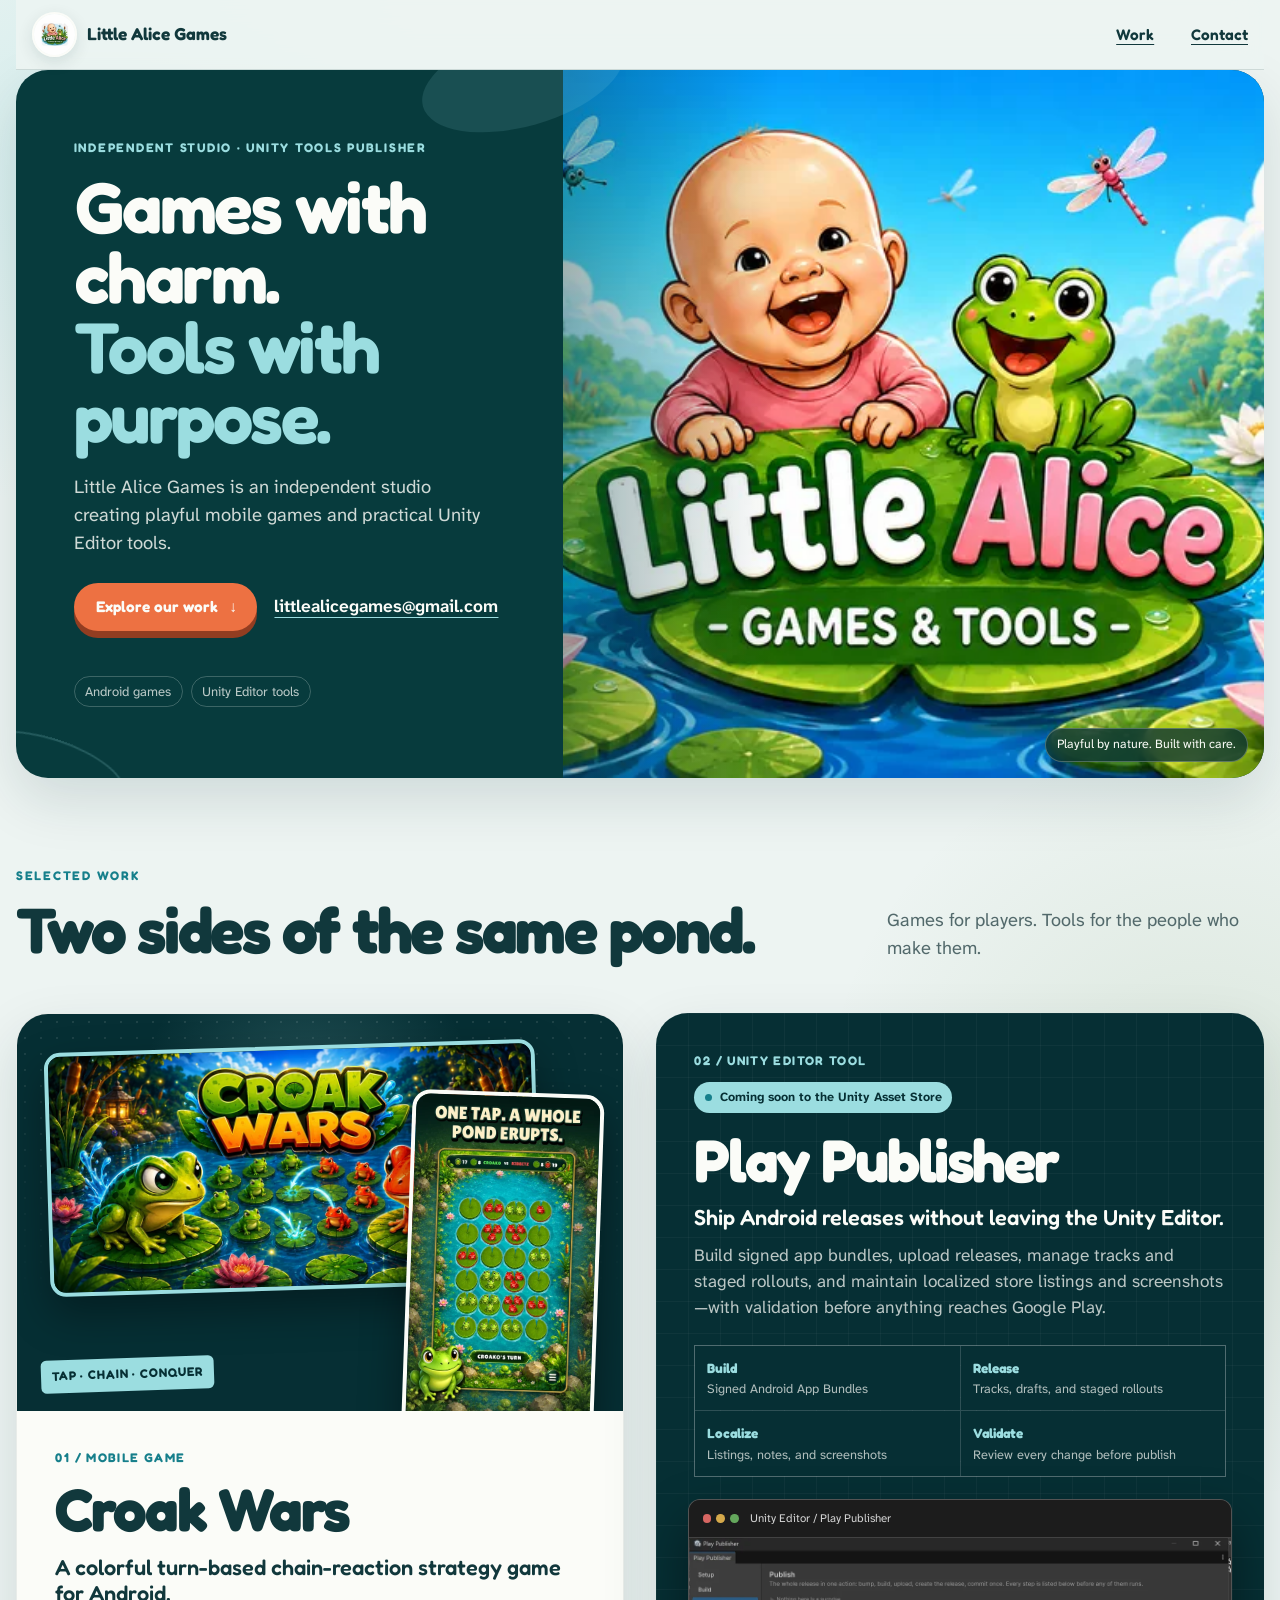
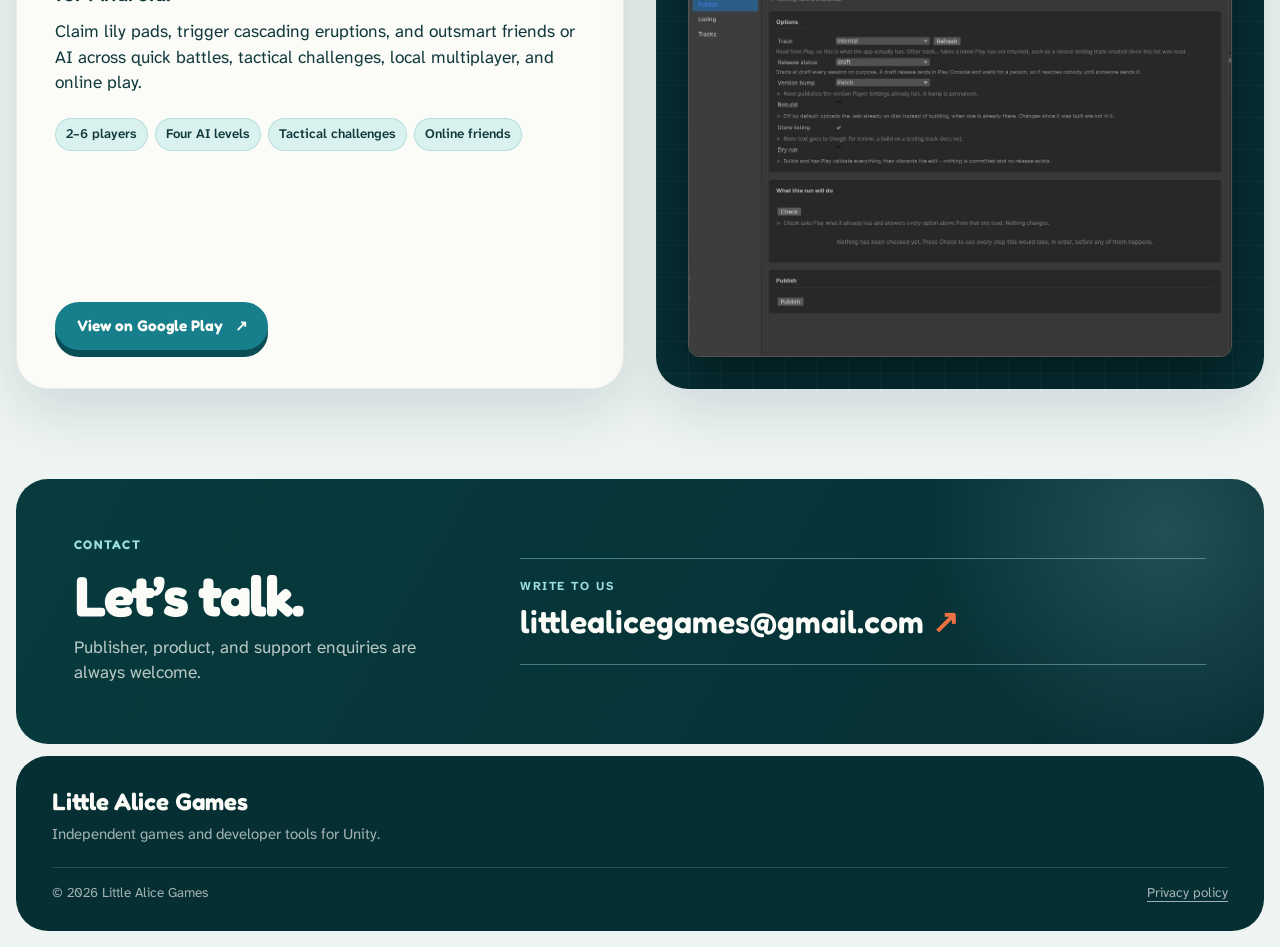
==== index.html @ b619f258 "Launch Little Alice Games publisher website" ====
<!DOCTYPE html>
<html lang="en">
<head>
  <meta charset="utf-8">
  <meta name="viewport" content="width=device-width, initial-scale=1">
  <title>Little Alice Games — Independent Games &amp; Unity Tools</title>
  <meta name="description" content="Little Alice Games is an independent studio creating playful mobile games and practical Unity Editor tools.">
  <meta name="theme-color" content="#073b3d">
  <link rel="canonical" href="https://littlealicegames.github.io/">
  <link rel="icon" type="image/png" sizes="32x32" href="assets/images/favicon-32.png">
  <link rel="apple-touch-icon" href="assets/images/apple-touch-icon.png">
  <link rel="preload" href="assets/fonts/fredoka-latin.woff2" as="font" type="font/woff2" crossorigin>
  <link rel="preload" href="assets/fonts/atkinson-hyperlegible-next-latin.woff2" as="font" type="font/woff2" crossorigin>
  <link rel="preload" href="assets/images/studio-pond-800.webp" as="image" type="image/webp" imagesrcset="assets/images/studio-pond-800.webp 800w, assets/images/studio-pond-1200.webp 1200w, assets/images/studio-pond.webp 1600w" imagesizes="(max-width: 1050px) 100vw, 56vw" fetchpriority="high">
  <link rel="stylesheet" href="styles.css">

  <meta property="og:type" content="website">
  <meta property="og:title" content="Little Alice Games — Games with charm. Tools with purpose.">
  <meta property="og:description" content="Independent mobile games and practical Unity Editor tools.">
  <meta property="og:url" content="https://littlealicegames.github.io/">
  <meta property="og:image" content="https://littlealicegames.github.io/assets/images/og-image.jpg">
  <meta property="og:image:width" content="1200">
  <meta property="og:image:height" content="630">
  <meta property="og:image:alt" content="Little Alice Games logo in a bright illustrated frog pond">
  <meta name="twitter:card" content="summary_large_image">

  <script type="application/ld+json">
  {
    "@context": "https://schema.org",
    "@graph": [
      {
        "@type": "Organization",
        "@id": "https://littlealicegames.github.io/#organization",
        "name": "Little Alice Games",
        "url": "https://littlealicegames.github.io/",
        "logo": "https://littlealicegames.github.io/assets/images/studio-mark.webp",
        "email": "littlealicegames@gmail.com",
        "description": "Independent game studio and Unity tools publisher."
      },
      {
        "@type": "VideoGame",
        "name": "Croak Wars",
        "url": "https://play.google.com/store/apps/details?id=com.littlealicegames.croakwars",
        "image": "https://littlealicegames.github.io/assets/images/croak-feature.webp",
        "applicationCategory": "GameApplication",
        "operatingSystem": "Android",
        "description": "A colorful turn-based chain-reaction strategy game for Android.",
        "publisher": { "@id": "https://littlealicegames.github.io/#organization" }
      },
      {
        "@type": "SoftwareApplication",
        "name": "Play Publisher",
        "applicationCategory": "DeveloperApplication",
        "softwareRequirements": "Unity 2021.3 or later",
        "description": "A Unity Editor tool for building, validating, and publishing Android releases and store listings to Google Play.",
        "publisher": { "@id": "https://littlealicegames.github.io/#organization" }
      }
    ]
  }
  </script>
</head>
<body>
  <a class="skip-link" href="#main-content">Skip to content</a>

  <header class="site-header" aria-label="Primary navigation">
    <a class="brand" href="#top" aria-label="Little Alice Games home">
      <img src="assets/images/studio-mark-128.webp" alt="" width="128" height="128">
      <span>Little Alice Games</span>
    </a>
    <nav aria-label="Page sections">
      <a href="#work">Work</a>
      <a href="#contact">Contact</a>
    </nav>
  </header>

  <main id="main-content">
    <section class="hero" id="top" aria-labelledby="hero-title">
      <div class="hero-copy">
        <p class="eyebrow">Independent studio · Unity tools publisher</p>
        <h1 id="hero-title">Games with charm.<br><span>Tools with purpose.</span></h1>
        <p class="hero-intro">Little Alice Games is an independent studio creating playful mobile games and practical Unity Editor tools.</p>
        <div class="hero-actions">
          <a class="button button-primary" href="#work">Explore our work <span aria-hidden="true">↓</span></a>
          <a class="text-link text-link-light" href="mailto:littlealicegames@gmail.com?subject=Little%20Alice%20Games%20inquiry">littlealicegames@gmail.com</a>
        </div>
        <ul class="hero-notes">
          <li>Android games</li>
          <li>Unity Editor tools</li>
        </ul>
      </div>
      <figure class="hero-art">
        <img src="assets/images/studio-pond-800.webp" srcset="assets/images/studio-pond-800.webp 800w, assets/images/studio-pond-1200.webp 1200w, assets/images/studio-pond.webp 1600w" sizes="(max-width: 1050px) 100vw, 56vw" alt="Little Alice Games illustrated pond with a smiling child and frog" width="1600" height="900" fetchpriority="high">
        <figcaption>Playful by nature. Built with care.</figcaption>
      </figure>
    </section>

    <section class="work" id="work" aria-labelledby="work-title">
      <div class="section-heading">
        <p class="eyebrow eyebrow-dark">Selected work</p>
        <h2 id="work-title">Two sides of the same pond.</h2>
        <p>Games for players. Tools for the people who make them.</p>
      </div>

      <div class="product-grid">
      <article class="product product-game" aria-labelledby="croak-title">
        <figure class="game-stage">
          <figcaption class="sr-only">Croak Wars artwork and gameplay</figcaption>
          <img class="game-feature" src="assets/images/croak-feature.webp" alt="Croak Wars key art showing green and red frogs facing across a moonlit pond" width="1024" height="500" loading="lazy">
          <img class="game-phone" src="assets/images/croak-gameplay-480.webp" srcset="assets/images/croak-gameplay-480.webp 480w, assets/images/croak-gameplay.webp 720w" sizes="(max-width: 700px) 41vw, (max-width: 1050px) 36vw, 20rem" alt="Croak Wars chain-reaction match on a grid of lily pads" width="720" height="1280" loading="lazy">
          <span class="stage-stamp" aria-hidden="true">Tap · Chain · Conquer</span>
        </figure>
        <div class="product-copy">
          <p class="product-number">01 / Mobile game</p>
          <h3 id="croak-title">Croak Wars</h3>
          <p class="product-lead">A colorful turn-based chain-reaction strategy game for Android.</p>
          <p>Claim lily pads, trigger cascading eruptions, and outsmart friends or AI across quick battles, tactical challenges, local multiplayer, and online play.</p>
          <ul class="tag-list">
            <li>2–6 players</li>
            <li>Four AI levels</li>
            <li>Tactical challenges</li>
            <li>Online friends</li>
          </ul>
          <a class="button button-dark" href="https://play.google.com/store/apps/details?id=com.littlealicegames.croakwars" target="_blank" rel="noopener noreferrer">
            View on Google Play <span aria-hidden="true">↗</span>
          </a>
        </div>
      </article>

      <article class="product product-tool" aria-labelledby="publisher-title">
        <div class="product-copy tool-copy">
          <p class="product-number">02 / Unity Editor tool</p>
          <p class="status"><span aria-hidden="true"></span> Coming soon to the Unity Asset Store</p>
          <h3 id="publisher-title">Play Publisher</h3>
          <p class="product-lead">Ship Android releases without leaving the Unity Editor.</p>
          <p>Build signed app bundles, upload releases, manage tracks and staged rollouts, and maintain localized store listings and screenshots—with validation before anything reaches Google Play.</p>
          <ul class="tool-features">
            <li><strong>Build</strong><span>Signed Android App Bundles</span></li>
            <li><strong>Release</strong><span>Tracks, drafts, and staged rollouts</span></li>
            <li><strong>Localize</strong><span>Listings, notes, and screenshots</span></li>
            <li><strong>Validate</strong><span>Review every change before publish</span></li>
          </ul>
        </div>
        <figure class="editor-window">
          <figcaption>
            <span class="window-dots" aria-hidden="true"><i></i><i></i><i></i></span>
            <span>Unity Editor / Play Publisher</span>
          </figcaption>
          <img src="assets/images/publisher-ui-720.webp" srcset="assets/images/publisher-ui-720.webp 720w, assets/images/publisher-ui.webp 1132w" sizes="(max-width: 1050px) 100vw, 62vw" alt="Play Publisher's Publish panel inside the Unity Editor, showing release track, version, listing, validation, and publish options" width="1132" height="873" loading="lazy">
        </figure>
      </article>
      </div>
    </section>

    <section class="contact" id="contact" aria-labelledby="contact-title">
      <div class="contact-copy">
        <p class="eyebrow">Contact</p>
        <h2 id="contact-title">Let’s talk.</h2>
        <p>Publisher, product, and support enquiries are always welcome.</p>
      </div>
      <a class="contact-email" href="mailto:littlealicegames@gmail.com?subject=Little%20Alice%20Games%20inquiry"><span>Write to us</span>littlealicegames@gmail.com <b aria-hidden="true">↗</b></a>
    </section>
  </main>

  <footer>
    <a class="footer-brand" href="#top">Little Alice Games</a>
    <p>Independent games and developer tools for Unity.</p>
    <div class="footer-meta">
      <span>© 2026 Little Alice Games</span>
      <a href="https://littlealicegames.github.io/croak-wars-privacy-policy">Privacy policy</a>
    </div>
  </footer>
</body>
</html>
---- styles.css ----
@font-face {
  font-family: "Fredoka";
  src: url("assets/fonts/fredoka-latin.woff2") format("woff2");
  font-style: normal;
  font-weight: 400 700;
  font-display: swap;
}

@font-face {
  font-family: "Atkinson Hyperlegible Next";
  src: url("assets/fonts/atkinson-hyperlegible-next-latin.woff2") format("woff2");
  font-style: normal;
  font-weight: 400 700;
  font-display: swap;
}

:root {
  --deep: #062f34;
  --pond: #073b3d;
  --water: #167f8b;
  --aqua: #9bdde0;
  --aqua-soft: #d9f1ef;
  --leaf: #56853f;
  --coral: #ed7142;
  --mist: #edf4f2;
  --paper: #fbfcf8;
  --ink: #11383c;
  --muted: #52696b;
  --line: rgba(17, 56, 60, 0.14);
  --shadow: 0 22px 55px rgba(6, 47, 52, 0.13);
  --display: "Fredoka", "Trebuchet MS", sans-serif;
  --body: "Atkinson Hyperlegible Next", "Segoe UI", sans-serif;
}

*,
*::before,
*::after {
  box-sizing: border-box;
}

html {
  scroll-behavior: smooth;
  scroll-padding-top: 5.5rem;
}

body {
  margin: 0;
  color: var(--ink);
  background:
    radial-gradient(circle at 8% 7%, rgba(155, 221, 224, 0.35), transparent 21rem),
    radial-gradient(circle at 94% 44%, rgba(86, 133, 63, 0.12), transparent 24rem),
    var(--mist);
  font-family: var(--body);
  font-size: 1.08rem;
  line-height: 1.5;
  text-rendering: optimizeLegibility;
}

img {
  display: block;
  max-width: 100%;
}

a {
  color: inherit;
}

.skip-link {
  position: fixed;
  top: 0.7rem;
  left: 0.7rem;
  z-index: 100;
  padding: 0.65rem 0.95rem;
  color: var(--paper);
  background: var(--deep);
  border-radius: 0.5rem;
  transform: translateY(-160%);
}

.skip-link:focus {
  transform: translateY(0);
}

.sr-only {
  position: absolute;
  width: 1px;
  height: 1px;
  padding: 0;
  margin: -1px;
  overflow: hidden;
  clip: rect(0, 0, 0, 0);
  white-space: nowrap;
  border: 0;
}

:focus-visible {
  outline: 3px solid var(--coral);
  outline-offset: 4px;
}

.site-header,
main,
footer {
  width: min(100% - 2rem, 1400px);
  margin-inline: auto;
}

.site-header {
  position: sticky;
  top: 0;
  z-index: 20;
  min-height: 4.35rem;
  padding: 0.55rem 1rem;
  display: flex;
  align-items: center;
  justify-content: space-between;
  gap: 1rem;
  background: rgba(237, 244, 242, 0.9);
  border-bottom: 1px solid var(--line);
  backdrop-filter: blur(14px);
}

.brand {
  display: inline-flex;
  align-items: center;
  gap: 0.65rem;
  font-family: var(--display);
  font-weight: 650;
  text-decoration: none;
}

.brand img {
  width: 2.8rem;
  height: 2.8rem;
  object-fit: cover;
  border: 2px solid var(--paper);
  border-radius: 50%;
  box-shadow: 0 5px 16px rgba(6, 47, 52, 0.12);
}

.site-header nav {
  display: flex;
  gap: clamp(1rem, 4vw, 2.3rem);
  font-family: var(--display);
  font-size: 0.96rem;
  font-weight: 600;
}

.site-header nav a,
.footer-meta a {
  text-decoration-thickness: 1px;
  text-underline-offset: 0.28em;
}

.site-header nav a:hover,
.footer-meta a:hover {
  text-decoration-thickness: 3px;
}

.hero {
  min-height: min(660px, calc(100vh - 5.5rem));
  display: grid;
  grid-template-columns: minmax(0, 0.92fr) minmax(0, 1.18fr);
  color: var(--paper);
  background: var(--pond);
  border-radius: 2rem;
  overflow: hidden;
  box-shadow: var(--shadow);
}

.hero-copy {
  position: relative;
  z-index: 2;
  padding: clamp(3rem, 5.5vw, 5.5rem) clamp(2rem, 4.5vw, 4.75rem);
  display: flex;
  flex-direction: column;
  justify-content: center;
}

.hero-copy::before,
.hero-copy::after {
  content: "";
  position: absolute;
  pointer-events: none;
  border-radius: 50%;
}

.hero-copy::before {
  width: 13rem;
  height: 6rem;
  top: -2.5rem;
  right: -4rem;
  background: rgba(155, 221, 224, 0.12);
  transform: rotate(-16deg);
}

.hero-copy::after {
  width: 10rem;
  height: 4rem;
  bottom: -1.5rem;
  left: -3rem;
  border: 2px solid rgba(155, 221, 224, 0.2);
  transform: rotate(18deg);
}

.eyebrow {
  margin: 0 0 1rem;
  color: var(--aqua);
  font-family: var(--display);
  font-size: 0.78rem;
  font-weight: 650;
  letter-spacing: 0.14em;
  line-height: 1.25;
  text-transform: uppercase;
}

.eyebrow-dark {
  color: var(--water);
}

h1,
h2,
h3,
p {
  text-wrap: pretty;
}

h1,
h2,
h3 {
  margin-top: 0;
  font-family: var(--display);
  letter-spacing: -0.035em;
  line-height: 0.98;
}

h1 {
  max-width: 10ch;
  margin-bottom: 1.35rem;
  font-size: clamp(3.25rem, 5.6vw, 5.8rem);
  font-weight: 650;
}

h1 span {
  color: var(--aqua);
}

.hero-intro {
  max-width: 31rem;
  margin: 0 0 1.55rem;
  color: rgba(251, 252, 248, 0.82);
  font-size: clamp(1.08rem, 1.45vw, 1.3rem);
}

.hero-actions {
  display: flex;
  align-items: center;
  flex-wrap: wrap;
  gap: 1.1rem;
}

.button {
  min-height: 3rem;
  padding: 0.76rem 1.1rem 0.76rem 1.25rem;
  display: inline-flex;
  align-items: center;
  justify-content: center;
  gap: 0.75rem;
  border: 2px solid transparent;
  border-radius: 999px;
  font-family: var(--display);
  font-size: 0.96rem;
  font-weight: 650;
  line-height: 1;
  text-decoration: none;
  transition: transform 180ms ease, box-shadow 180ms ease, background 180ms ease;
}

.button:hover {
  transform: translateY(-3px);
}

.button-primary {
  color: var(--paper);
  background: var(--coral);
  box-shadow: 0 7px 0 #923d21;
}

.button-primary:hover {
  box-shadow: 0 10px 0 #923d21;
}

.button-dark {
  color: var(--paper);
  background: var(--water);
  box-shadow: 0 7px 0 #0b4d55;
}

.text-link {
  font-weight: 650;
  text-underline-offset: 0.28em;
}

.text-link-light {
  color: var(--paper);
  text-decoration-color: var(--aqua);
}

.hero-notes {
  margin: clamp(2rem, 5vh, 3.5rem) 0 0;
  padding: 0;
  display: flex;
  flex-wrap: wrap;
  gap: 0.45rem;
  list-style: none;
}

.hero-notes li {
  padding: 0.32rem 0.68rem;
  color: rgba(251, 252, 248, 0.74);
  border: 1px solid rgba(251, 252, 248, 0.22);
  border-radius: 999px;
  font-size: 0.82rem;
}

.hero-art {
  position: relative;
  min-height: 31rem;
  margin: 0;
  overflow: hidden;
}

.hero-art::after {
  content: "";
  position: absolute;
  inset: 0;
  background: linear-gradient(90deg, rgba(7, 59, 61, 0.38), transparent 30%);
  pointer-events: none;
}

.hero-art img {
  width: 100%;
  height: 100%;
  object-fit: cover;
  object-position: 52% center;
}

.hero-art figcaption {
  position: absolute;
  right: 1rem;
  bottom: 1rem;
  z-index: 2;
  padding: 0.42rem 0.7rem;
  color: var(--paper);
  background: rgba(6, 47, 52, 0.76);
  border: 1px solid rgba(251, 252, 248, 0.25);
  border-radius: 999px;
  font-size: 0.78rem;
  backdrop-filter: blur(8px);
}

.hero-copy > * {
  animation: rise-in 620ms cubic-bezier(.2, .7, .2, 1) both;
}

.hero-copy > :nth-child(2) { animation-delay: 70ms; }
.hero-copy > :nth-child(3) { animation-delay: 130ms; }
.hero-copy > :nth-child(4) { animation-delay: 190ms; }
.hero-copy > :nth-child(5) { animation-delay: 250ms; }

.work {
  padding: clamp(4.5rem, 7vw, 7rem) 0;
}

.section-heading {
  margin-bottom: clamp(2.25rem, 4vw, 3.5rem);
  display: grid;
  grid-template-columns: minmax(0, 1fr) minmax(17rem, 0.45fr);
  align-items: end;
  gap: 2rem;
}

.section-heading .eyebrow {
  grid-column: 1 / -1;
  margin-bottom: -1rem;
}

.section-heading h2,
.contact h2 {
  margin-bottom: 0;
  font-size: clamp(2.7rem, 5vw, 5rem);
}

.section-heading > p:last-child {
  margin: 0;
  color: var(--muted);
  font-size: 1.14rem;
}

.product-grid {
  display: grid;
  grid-template-columns: repeat(2, minmax(0, 1fr));
  align-items: stretch;
  gap: clamp(1.25rem, 2.5vw, 2rem);
}

.product {
  min-width: 0;
  display: flex;
  flex-direction: column;
  border-radius: 2rem;
  overflow: hidden;
  box-shadow: var(--shadow);
}

.product-game {
  background: var(--paper);
  border: 1px solid rgba(17, 56, 60, 0.08);
}

.game-stage {
  position: relative;
  height: clamp(24rem, 31vw, 29rem);
  margin: 0;
  background:
    radial-gradient(circle at 48% 22%, rgba(155, 221, 224, 0.2), transparent 38%),
    var(--deep);
  overflow: hidden;
}

.game-stage::before {
  content: "";
  position: absolute;
  inset: 0;
  background-image: radial-gradient(rgba(251, 252, 248, 0.1) 1px, transparent 1px);
  background-size: 16px 16px;
  mask-image: linear-gradient(to bottom, black, transparent 75%);
}

.game-feature {
  position: absolute;
  width: 81%;
  height: auto;
  top: 8%;
  left: 5%;
  border: 4px solid var(--aqua);
  border-radius: 1rem;
  box-shadow: 0 18px 40px rgba(0, 0, 0, 0.34);
  transform: rotate(-1.7deg);
  transition: transform 220ms ease;
}

.game-phone {
  position: absolute;
  width: min(33%, 12rem);
  height: auto;
  right: 4%;
  bottom: -4%;
  border: 4px solid var(--paper);
  border-radius: 1.15rem 1.15rem 0 0;
  box-shadow: 0 20px 42px rgba(0, 0, 0, 0.42);
  transform: rotate(2deg);
  transition: transform 220ms ease;
}

.game-stage:hover .game-feature { transform: rotate(-0.7deg) translateY(-3px); }
.game-stage:hover .game-phone { transform: rotate(1deg) translateY(-6px); }

.stage-stamp {
  position: absolute;
  left: 4%;
  bottom: 5%;
  padding: 0.46rem 0.68rem;
  color: var(--deep);
  background: var(--aqua);
  border-radius: 0.35rem;
  font-family: var(--display);
  font-size: 0.77rem;
  font-weight: 650;
  letter-spacing: 0.07em;
  text-transform: uppercase;
  transform: rotate(-2deg);
}

.product-copy {
  max-width: none;
  padding: clamp(1.65rem, 3vw, 2.5rem);
}

.product-game .product-copy {
  flex: 1;
  display: flex;
  flex-direction: column;
  align-items: flex-start;
}

.product-number {
  margin: 0 0 0.75rem;
  color: var(--water);
  font-family: var(--display);
  font-size: 0.78rem;
  font-weight: 650;
  letter-spacing: 0.11em;
  text-transform: uppercase;
}

.product h3 {
  margin-bottom: 0.9rem;
  font-size: clamp(3rem, 4.7vw, 4.8rem);
}

.product-lead {
  margin: 0 0 0.75rem;
  font-family: var(--display);
  font-size: clamp(1.2rem, 1.7vw, 1.48rem);
  font-weight: 550;
  line-height: 1.22;
}

.product-copy > p:not(.product-number, .status, .product-lead) {
  margin: 0;
}

.tag-list {
  margin: 1.35rem 0 1.6rem;
  padding: 0;
  display: flex;
  flex-wrap: wrap;
  gap: 0.45rem;
  list-style: none;
}

.tag-list li {
  padding: 0.34rem 0.62rem;
  color: var(--ink);
  background: var(--aqua-soft);
  border: 1px solid rgba(22, 127, 139, 0.18);
  border-radius: 999px;
  font-size: 0.82rem;
  font-weight: 600;
}

.product-game .button {
  margin-top: auto;
}

.product-tool {
  color: var(--paper);
  background:
    linear-gradient(rgba(255, 255, 255, 0.035) 1px, transparent 1px),
    linear-gradient(90deg, rgba(255, 255, 255, 0.035) 1px, transparent 1px),
    var(--deep);
  background-size: 32px 32px;
}

.tool-copy {
  padding-bottom: 1.35rem;
}

.tool-copy .product-number {
  color: var(--aqua);
}

.tool-copy > p:not(.product-number, .status, .product-lead) {
  color: rgba(251, 252, 248, 0.74);
}

.status {
  width: fit-content;
  margin: 0 0 1.1rem;
  padding: 0.38rem 0.65rem;
  color: var(--deep);
  background: var(--aqua);
  border-radius: 999px;
  font-size: 0.78rem;
  font-weight: 700;
}

.status span {
  width: 0.46rem;
  height: 0.46rem;
  margin-right: 0.22rem;
  display: inline-block;
  background: var(--water);
  border-radius: 50%;
}

.tool-features {
  margin: 1.5rem 0 0;
  padding: 0;
  display: grid;
  grid-template-columns: repeat(2, minmax(0, 1fr));
  gap: 1px;
  background: rgba(255, 255, 255, 0.16);
  border: 1px solid rgba(255, 255, 255, 0.16);
  list-style: none;
}

.tool-features li {
  padding: 0.75rem;
  display: flex;
  flex-direction: column;
  gap: 0.1rem;
  background: var(--deep);
}

.tool-features strong {
  color: var(--aqua);
  font-family: var(--display);
  font-size: 0.84rem;
}

.tool-features span {
  color: rgba(251, 252, 248, 0.7);
  font-size: 0.8rem;
}

.editor-window {
  margin: auto clamp(1.3rem, 2.5vw, 2rem) clamp(1.3rem, 2.5vw, 2rem);
  background: #282828;
  border: 1px solid rgba(255, 255, 255, 0.2);
  border-radius: 0.75rem;
  overflow: hidden;
  box-shadow: 0 24px 52px rgba(0, 0, 0, 0.42);
  transition: transform 220ms ease;
}

.editor-window:hover {
  transform: translateY(-4px);
}

.editor-window figcaption {
  min-height: 2.4rem;
  padding: 0 0.85rem;
  display: flex;
  align-items: center;
  gap: 0.7rem;
  color: #d4d4d4;
  background: #1c1c1c;
  border-bottom: 1px solid #424242;
  font-size: 0.72rem;
}

.window-dots {
  display: inline-flex;
  gap: 0.3rem;
}

.window-dots i {
  width: 0.55rem;
  height: 0.55rem;
  display: block;
  background: #707070;
  border-radius: 50%;
}

.window-dots i:first-child { background: #d76662; }
.window-dots i:nth-child(2) { background: #d5a94b; }
.window-dots i:last-child { background: #64a75c; }

.editor-window img {
  width: 100%;
  height: auto;
}

.contact {
  margin-bottom: 0.75rem;
  padding: clamp(2.1rem, 4.5vw, 4rem);
  display: grid;
  grid-template-columns: minmax(15rem, 0.7fr) minmax(0, 1.3fr);
  align-items: center;
  gap: clamp(2rem, 6vw, 6rem);
  color: var(--paper);
  background:
    radial-gradient(circle at 92% 20%, rgba(155, 221, 224, 0.18), transparent 15rem),
    linear-gradient(120deg, var(--pond), var(--deep));
  border-radius: 2rem;
  overflow: hidden;
}

.contact h2 {
  font-size: clamp(2.65rem, 4.4vw, 4.4rem);
}

.contact-copy > p:last-child {
  max-width: 31rem;
  margin: 0.7rem 0 0;
  color: rgba(251, 252, 248, 0.73);
  font-size: 1.08rem;
}

.contact-email {
  min-width: 0;
  padding: 1.1rem 0;
  display: block;
  color: var(--paper);
  border-top: 1px solid rgba(155, 221, 224, 0.42);
  border-bottom: 1px solid rgba(155, 221, 224, 0.42);
  font-family: var(--display);
  font-size: clamp(1.3rem, 2.5vw, 2.35rem);
  font-weight: 600;
  text-decoration: none;
  overflow-wrap: anywhere;
}

.contact-email span {
  margin-bottom: 0.2rem;
  display: block;
  color: var(--aqua);
  font-family: var(--body);
  font-size: 0.76rem;
  font-weight: 700;
  letter-spacing: 0.13em;
  text-transform: uppercase;
}

.contact-email b {
  color: var(--coral);
  font-weight: 700;
}

footer {
  margin-bottom: 1rem;
  padding: 1.75rem 2.25rem;
  color: var(--paper);
  background: var(--deep);
  border-radius: 2rem;
}

.footer-brand {
  font-family: var(--display);
  font-size: 1.5rem;
  font-weight: 650;
  text-decoration: none;
}

footer > p {
  margin: 0.2rem 0 1.35rem;
  color: rgba(251, 252, 248, 0.64);
  font-size: 0.94rem;
}

.footer-meta {
  padding-top: 0.9rem;
  display: flex;
  justify-content: space-between;
  gap: 1rem;
  color: rgba(251, 252, 248, 0.64);
  border-top: 1px solid rgba(255, 255, 255, 0.14);
  font-size: 0.84rem;
}

@keyframes rise-in {
  from { opacity: 0; transform: translateY(1rem); }
  to { opacity: 1; transform: translateY(0); }
}

@media (max-width: 1120px) {
  .product h3 {
    font-size: clamp(2.8rem, 4.5vw, 4rem);
  }

  .product-copy {
    padding: 1.6rem;
  }

  .tool-features span {
    font-size: 0.76rem;
  }
}

@media (max-width: 900px) {
  .hero {
    min-height: auto;
    grid-template-columns: 1fr;
  }

  .hero-art {
    min-height: clamp(22rem, 63vw, 34rem);
    order: -1;
  }

  .hero-art::after {
    background: linear-gradient(0deg, var(--pond), transparent 32%);
  }

  .hero-copy {
    margin-top: -3.5rem;
    padding-top: 5rem;
  }

  .section-heading {
    grid-template-columns: 1fr;
    gap: 0.75rem;
  }

  .section-heading .eyebrow {
    grid-column: auto;
    margin-bottom: 0;
  }

  .product-grid {
    grid-template-columns: 1fr;
  }

  .game-stage {
    height: min(60vw, 31rem);
    min-height: 24rem;
  }

  .contact {
    grid-template-columns: 1fr;
    gap: 1.5rem;
  }
}

@media (max-width: 600px) {
  body {
    font-size: 1rem;
  }

  .site-header,
  main,
  footer {
    width: min(100% - 0.75rem, 1400px);
  }

  .site-header {
    min-height: 4rem;
    padding-inline: 0.65rem;
  }

  .brand img {
    width: 2.65rem;
    height: 2.65rem;
  }

  .site-header nav {
    gap: 0.85rem;
    font-size: 0.9rem;
  }

  .hero,
  .product,
  .contact,
  footer {
    border-radius: 1.3rem;
  }

  .hero-art {
    min-height: 20rem;
  }

  .hero-art figcaption {
    display: none;
  }

  .hero-copy {
    margin-top: -2rem;
    padding: 3.5rem 1.3rem 2.2rem;
  }

  h1 {
    font-size: clamp(3rem, 14.5vw, 4.1rem);
  }

  .hero-actions {
    align-items: flex-start;
    flex-direction: column;
  }

  .hero-notes {
    margin-top: 2rem;
  }

  .work {
    padding: 3.8rem 0;
  }

  .section-heading h2 {
    font-size: 2.9rem;
  }

  .game-stage {
    height: 24rem;
    min-height: 0;
  }

  .game-feature {
    width: 88%;
    left: 4%;
  }

  .game-phone {
    width: 35%;
  }

  .product-copy {
    padding: 1.45rem;
  }

  .product h3 {
    font-size: 3rem;
  }

  .tool-features {
    grid-template-columns: 1fr 1fr;
  }

  .editor-window {
    margin-inline: 1rem;
    margin-bottom: 1rem;
  }

  .contact {
    padding: 2rem 1.3rem;
  }

  .contact h2 {
    font-size: 3rem;
  }

  .contact-email {
    font-size: 1.12rem;
  }

  footer {
    padding: 1.55rem 1.3rem;
  }

  .footer-meta {
    flex-direction: column;
    gap: 0.45rem;
  }
}

@media (max-width: 380px) {
  .brand span {
    display: none;
  }

  .tool-features {
    grid-template-columns: 1fr;
  }
}

@media (prefers-reduced-motion: reduce) {
  html {
    scroll-behavior: auto;
  }

  *,
  *::before,
  *::after {
    scroll-behavior: auto !important;
    animation-duration: 0.01ms !important;
    animation-iteration-count: 1 !important;
    transition-duration: 0.01ms !important;
  }
}
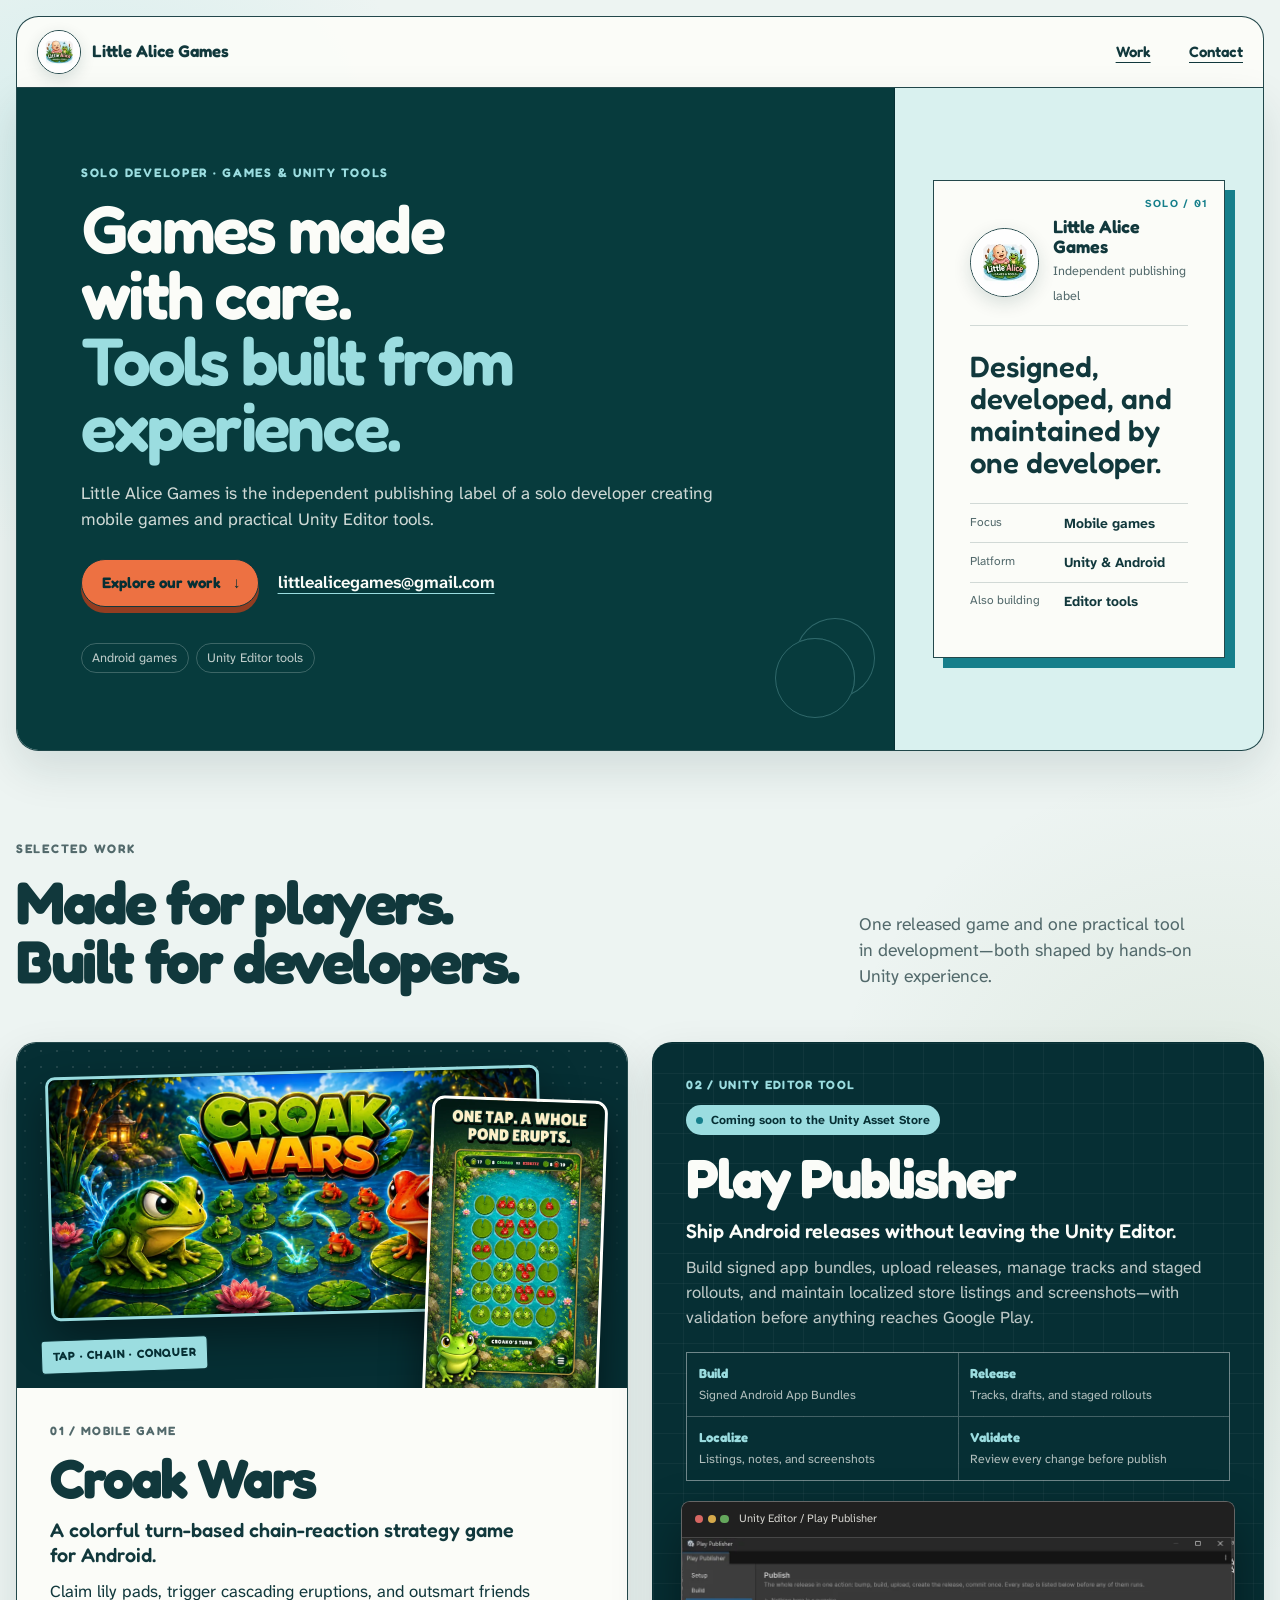
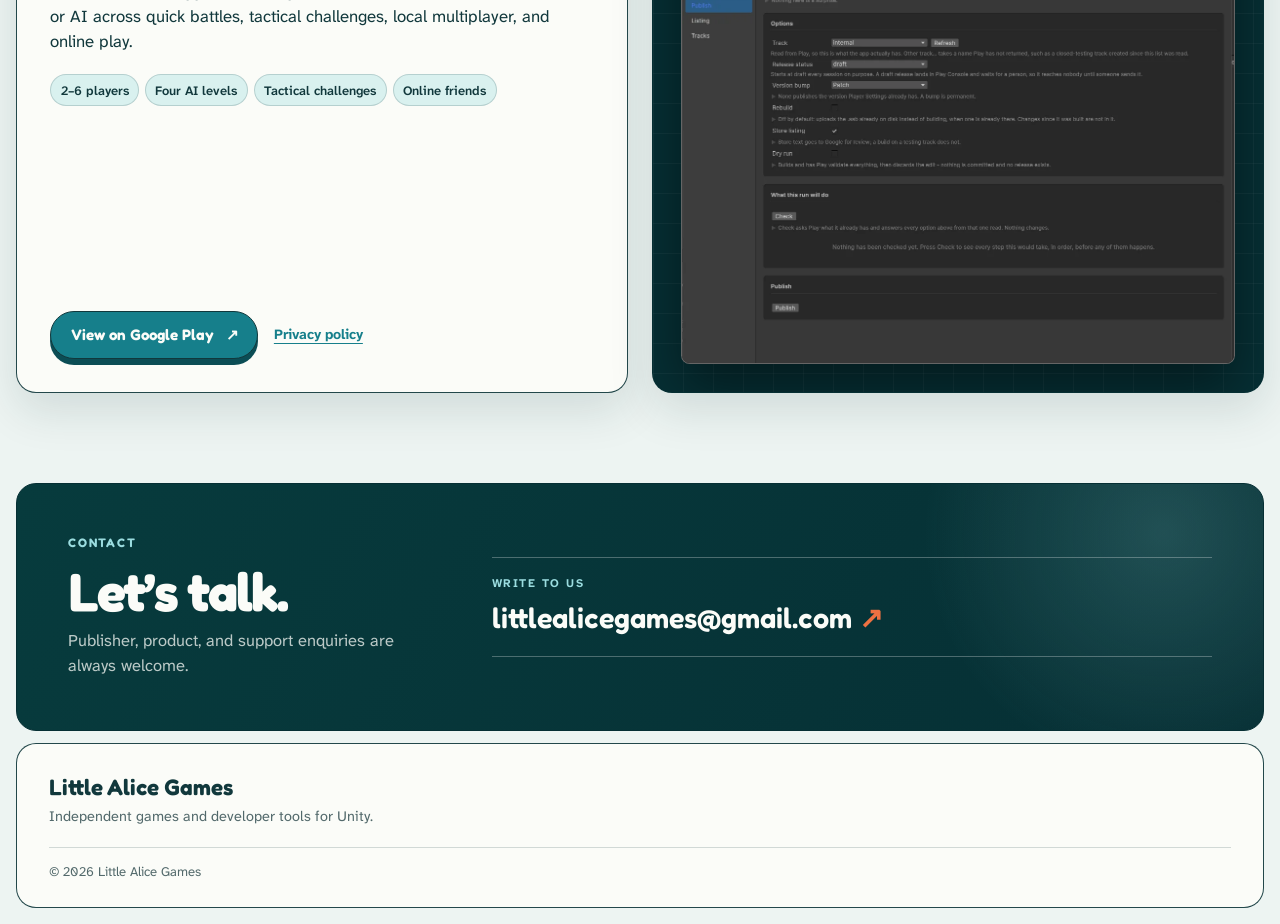
==== commit 59b2a354: "Refine publisher site and consolidate privacy policy" ====
--- a/index.html
+++ b/index.html
@@ -4,19 +4,18 @@
   <meta charset="utf-8">
   <meta name="viewport" content="width=device-width, initial-scale=1">
   <title>Little Alice Games — Independent Games &amp; Unity Tools</title>
-  <meta name="description" content="Little Alice Games is an independent studio creating playful mobile games and practical Unity Editor tools.">
+  <meta name="description" content="Little Alice Games is the publishing label of a solo developer creating mobile games and practical Unity Editor tools.">
   <meta name="theme-color" content="#073b3d">
   <link rel="canonical" href="https://littlealicegames.github.io/">
   <link rel="icon" type="image/png" sizes="32x32" href="assets/images/favicon-32.png">
   <link rel="apple-touch-icon" href="assets/images/apple-touch-icon.png">
   <link rel="preload" href="assets/fonts/fredoka-latin.woff2" as="font" type="font/woff2" crossorigin>
   <link rel="preload" href="assets/fonts/atkinson-hyperlegible-next-latin.woff2" as="font" type="font/woff2" crossorigin>
-  <link rel="preload" href="assets/images/studio-pond-800.webp" as="image" type="image/webp" imagesrcset="assets/images/studio-pond-800.webp 800w, assets/images/studio-pond-1200.webp 1200w, assets/images/studio-pond.webp 1600w" imagesizes="(max-width: 1050px) 100vw, 56vw" fetchpriority="high">
   <link rel="stylesheet" href="styles.css">
 
   <meta property="og:type" content="website">
   <meta property="og:title" content="Little Alice Games — Games with charm. Tools with purpose.">
-  <meta property="og:description" content="Independent mobile games and practical Unity Editor tools.">
+  <meta property="og:description" content="A solo developer creating mobile games and practical Unity Editor tools.">
   <meta property="og:url" content="https://littlealicegames.github.io/">
   <meta property="og:image" content="https://littlealicegames.github.io/assets/images/og-image.jpg">
   <meta property="og:image:width" content="1200">
@@ -35,7 +34,7 @@
         "url": "https://littlealicegames.github.io/",
         "logo": "https://littlealicegames.github.io/assets/images/studio-mark.webp",
         "email": "littlealicegames@gmail.com",
-        "description": "Independent game studio and Unity tools publisher."
+        "description": "Independent publishing label of a solo game developer and Unity tools publisher."
       },
       {
         "@type": "VideoGame",
@@ -62,7 +61,7 @@
 <body>
   <a class="skip-link" href="#main-content">Skip to content</a>
 
-  <header class="site-header" aria-label="Primary navigation">
+  <header class="site-header">
     <a class="brand" href="#top" aria-label="Little Alice Games home">
       <img src="assets/images/studio-mark-128.webp" alt="" width="128" height="128">
       <span>Little Alice Games</span>
@@ -76,9 +75,9 @@
   <main id="main-content">
     <section class="hero" id="top" aria-labelledby="hero-title">
       <div class="hero-copy">
-        <p class="eyebrow">Independent studio · Unity tools publisher</p>
-        <h1 id="hero-title">Games with charm.<br><span>Tools with purpose.</span></h1>
-        <p class="hero-intro">Little Alice Games is an independent studio creating playful mobile games and practical Unity Editor tools.</p>
+        <p class="eyebrow">Solo developer · Games &amp; Unity tools</p>
+        <h1 id="hero-title">Games made with care.<br><span>Tools built from experience.</span></h1>
+        <p class="hero-intro">Little Alice Games is the independent publishing label of a solo developer creating mobile games and practical Unity Editor tools.</p>
         <div class="hero-actions">
           <a class="button button-primary" href="#work">Explore our work <span aria-hidden="true">↓</span></a>
           <a class="text-link text-link-light" href="mailto:littlealicegames@gmail.com?subject=Little%20Alice%20Games%20inquiry">littlealicegames@gmail.com</a>
@@ -88,17 +87,28 @@
           <li>Unity Editor tools</li>
         </ul>
       </div>
-      <figure class="hero-art">
-        <img src="assets/images/studio-pond-800.webp" srcset="assets/images/studio-pond-800.webp 800w, assets/images/studio-pond-1200.webp 1200w, assets/images/studio-pond.webp 1600w" sizes="(max-width: 1050px) 100vw, 56vw" alt="Little Alice Games illustrated pond with a smiling child and frog" width="1600" height="900" fetchpriority="high">
-        <figcaption>Playful by nature. Built with care.</figcaption>
-      </figure>
+      <aside class="developer-profile" aria-label="Developer profile">
+        <div class="profile-heading">
+          <img src="assets/images/studio-mark-128.webp" alt="" width="128" height="128">
+          <div>
+            <p>Little Alice Games</p>
+            <span>Independent publishing label</span>
+          </div>
+        </div>
+        <p class="profile-statement">Designed, developed, and maintained by one developer.</p>
+        <dl>
+          <div><dt>Focus</dt><dd>Mobile games</dd></div>
+          <div><dt>Platform</dt><dd>Unity &amp; Android</dd></div>
+          <div><dt>Also building</dt><dd>Editor tools</dd></div>
+        </dl>
+      </aside>
     </section>
 
     <section class="work" id="work" aria-labelledby="work-title">
       <div class="section-heading">
         <p class="eyebrow eyebrow-dark">Selected work</p>
-        <h2 id="work-title">Two sides of the same pond.</h2>
-        <p>Games for players. Tools for the people who make them.</p>
+        <h2 id="work-title">Made for players.<br>Built for developers.</h2>
+        <p>One released game and one practical tool in development—both shaped by hands-on Unity experience.</p>
       </div>
 
       <div class="product-grid">
@@ -120,9 +130,12 @@
             <li>Tactical challenges</li>
             <li>Online friends</li>
           </ul>
-          <a class="button button-dark" href="https://play.google.com/store/apps/details?id=com.littlealicegames.croakwars" target="_blank" rel="noopener noreferrer">
-            View on Google Play <span aria-hidden="true">↗</span>
-          </a>
+          <div class="product-links">
+            <a class="button button-dark" href="https://play.google.com/store/apps/details?id=com.littlealicegames.croakwars" target="_blank" rel="noopener noreferrer">
+              View on Google Play <span aria-hidden="true">↗</span>
+            </a>
+            <a class="product-policy" href="croak-wars/privacy/">Privacy policy</a>
+          </div>
         </div>
       </article>
 
@@ -166,7 +179,6 @@
     <p>Independent games and developer tools for Unity.</p>
     <div class="footer-meta">
       <span>© 2026 Little Alice Games</span>
-      <a href="https://littlealicegames.github.io/croak-wars-privacy-policy">Privacy policy</a>
     </div>
   </footer>
 </body>
--- a/styles.css
+++ b/styles.css
@@ -22,14 +22,18 @@
   --aqua-soft: #d9f1ef;
   --leaf: #56853f;
   --coral: #ed7142;
-  --mist: #edf4f2;
+  --ink: #11383c;
+  --ink-soft: #294f52;
   --paper: #fbfcf8;
-  --ink: #11383c;
+  --canvas: #edf4f2;
+  --panel: #d9f1ef;
   --muted: #52696b;
-  --line: rgba(17, 56, 60, 0.14);
-  --shadow: 0 22px 55px rgba(6, 47, 52, 0.13);
+  --line: rgba(17, 56, 60, 0.18);
+  --line-strong: rgba(6, 47, 52, 0.88);
+  --white: #fffefa;
   --display: "Fredoka", "Trebuchet MS", sans-serif;
   --body: "Atkinson Hyperlegible Next", "Segoe UI", sans-serif;
+  --shadow: 0 18px 45px rgba(6, 47, 52, 0.12);
 }
 
 *,
@@ -40,18 +44,18 @@
 
 html {
   scroll-behavior: smooth;
-  scroll-padding-top: 5.5rem;
+  scroll-padding-top: 1.5rem;
 }
 
 body {
   margin: 0;
   color: var(--ink);
   background:
-    radial-gradient(circle at 8% 7%, rgba(155, 221, 224, 0.35), transparent 21rem),
-    radial-gradient(circle at 94% 44%, rgba(86, 133, 63, 0.12), transparent 24rem),
-    var(--mist);
+    radial-gradient(circle at 7% 8%, rgba(155, 221, 224, 0.32), transparent 22rem),
+    radial-gradient(circle at 95% 46%, rgba(86, 133, 63, 0.1), transparent 25rem),
+    var(--canvas);
   font-family: var(--body);
-  font-size: 1.08rem;
+  font-size: 1.05rem;
   line-height: 1.5;
   text-rendering: optimizeLegibility;
 }
@@ -72,9 +76,9 @@
   z-index: 100;
   padding: 0.65rem 0.95rem;
   color: var(--paper);
-  background: var(--deep);
-  border-radius: 0.5rem;
-  transform: translateY(-160%);
+  background: var(--ink);
+  border-radius: 0.35rem;
+  transform: translateY(-170%);
 }
 
 .skip-link:focus {
@@ -106,50 +110,48 @@
 }
 
 .site-header {
-  position: sticky;
-  top: 0;
-  z-index: 20;
-  min-height: 4.35rem;
-  padding: 0.55rem 1rem;
+  min-height: 4.5rem;
+  margin-top: 1rem;
+  padding: 0.55rem 1.25rem;
   display: flex;
   align-items: center;
   justify-content: space-between;
   gap: 1rem;
-  background: rgba(237, 244, 242, 0.9);
-  border-bottom: 1px solid var(--line);
-  backdrop-filter: blur(14px);
+  background: rgba(251, 252, 248, 0.96);
+  border: 1.5px solid var(--line-strong);
+  border-radius: 1.4rem 1.4rem 0 0;
 }
 
 .brand {
   display: inline-flex;
   align-items: center;
-  gap: 0.65rem;
+  gap: 0.7rem;
   font-family: var(--display);
   font-weight: 650;
   text-decoration: none;
 }
 
 .brand img {
-  width: 2.8rem;
-  height: 2.8rem;
+  width: 2.75rem;
+  height: 2.75rem;
   object-fit: cover;
-  border: 2px solid var(--paper);
+  border: 1px solid var(--line-strong);
   border-radius: 50%;
-  box-shadow: 0 5px 16px rgba(6, 47, 52, 0.12);
+  box-shadow: 0 5px 15px rgba(6, 47, 52, 0.14);
 }
 
 .site-header nav {
   display: flex;
-  gap: clamp(1rem, 4vw, 2.3rem);
-  font-family: var(--display);
-  font-size: 0.96rem;
+  gap: clamp(1rem, 4vw, 2.4rem);
+  font-family: var(--display);
+  font-size: 0.94rem;
   font-weight: 600;
 }
 
 .site-header nav a,
 .footer-meta a {
   text-decoration-thickness: 1px;
-  text-underline-offset: 0.28em;
+  text-underline-offset: 0.3em;
 }
 
 .site-header nav a:hover,
@@ -158,64 +160,56 @@
 }
 
 .hero {
-  min-height: min(660px, calc(100vh - 5.5rem));
+  min-height: 31rem;
   display: grid;
-  grid-template-columns: minmax(0, 0.92fr) minmax(0, 1.18fr);
+  grid-template-columns: minmax(0, 1.55fr) minmax(19rem, 0.65fr);
+  align-items: stretch;
+  color: var(--ink);
+  background: var(--aqua-soft);
+  border: 1.5px solid var(--line-strong);
+  border-top: 0;
+  border-radius: 0 0 1.4rem 1.4rem;
+  overflow: hidden;
+  box-shadow: var(--shadow);
+}
+
+.hero-copy {
+  position: relative;
+  padding: clamp(3.25rem, 6vw, 6rem) clamp(2rem, 5vw, 5rem);
+  display: flex;
+  flex-direction: column;
+  justify-content: center;
   color: var(--paper);
   background: var(--pond);
-  border-radius: 2rem;
-  overflow: hidden;
-  box-shadow: var(--shadow);
-}
-
-.hero-copy {
-  position: relative;
-  z-index: 2;
-  padding: clamp(3rem, 5.5vw, 5.5rem) clamp(2rem, 4.5vw, 4.75rem);
-  display: flex;
-  flex-direction: column;
-  justify-content: center;
-}
-
-.hero-copy::before,
+  border-right: 1.5px solid var(--line-strong);
+}
+
 .hero-copy::after {
   content: "";
   position: absolute;
+  right: 2.4rem;
+  bottom: 2rem;
+  width: 5rem;
+  height: 5rem;
+  border: 1px solid rgba(155, 221, 224, 0.28);
+  border-radius: 50%;
+  box-shadow: 1.25rem -1.25rem 0 -1px var(--pond), 1.25rem -1.25rem 0 0 rgba(155, 221, 224, 0.28);
   pointer-events: none;
-  border-radius: 50%;
-}
-
-.hero-copy::before {
-  width: 13rem;
-  height: 6rem;
-  top: -2.5rem;
-  right: -4rem;
-  background: rgba(155, 221, 224, 0.12);
-  transform: rotate(-16deg);
-}
-
-.hero-copy::after {
-  width: 10rem;
-  height: 4rem;
-  bottom: -1.5rem;
-  left: -3rem;
-  border: 2px solid rgba(155, 221, 224, 0.2);
-  transform: rotate(18deg);
 }
 
 .eyebrow {
   margin: 0 0 1rem;
-  color: var(--aqua);
-  font-family: var(--display);
-  font-size: 0.78rem;
+  color: var(--muted);
+  font-family: var(--display);
+  font-size: 0.77rem;
   font-weight: 650;
   letter-spacing: 0.14em;
   line-height: 1.25;
   text-transform: uppercase;
 }
 
-.eyebrow-dark {
-  color: var(--water);
+.hero .eyebrow {
+  color: var(--aqua);
 }
 
 h1,
@@ -230,15 +224,15 @@
 h3 {
   margin-top: 0;
   font-family: var(--display);
-  letter-spacing: -0.035em;
+  letter-spacing: -0.04em;
   line-height: 0.98;
 }
 
 h1 {
-  max-width: 10ch;
+  max-width: 14ch;
   margin-bottom: 1.35rem;
-  font-size: clamp(3.25rem, 5.6vw, 5.8rem);
-  font-weight: 650;
+  font-size: clamp(3.2rem, 5.25vw, 5.25rem);
+  font-weight: 620;
 }
 
 h1 span {
@@ -246,17 +240,17 @@
 }
 
 .hero-intro {
-  max-width: 31rem;
-  margin: 0 0 1.55rem;
+  max-width: 40rem;
+  margin: 0 0 1.6rem;
   color: rgba(251, 252, 248, 0.82);
-  font-size: clamp(1.08rem, 1.45vw, 1.3rem);
+  font-size: clamp(1.08rem, 1.35vw, 1.28rem);
 }
 
 .hero-actions {
   display: flex;
   align-items: center;
   flex-wrap: wrap;
-  gap: 1.1rem;
+  gap: 1.15rem;
 }
 
 .button {
@@ -266,14 +260,14 @@
   align-items: center;
   justify-content: center;
   gap: 0.75rem;
-  border: 2px solid transparent;
+  border: 1.5px solid var(--ink);
   border-radius: 999px;
   font-family: var(--display);
-  font-size: 0.96rem;
+  font-size: 0.95rem;
   font-weight: 650;
   line-height: 1;
   text-decoration: none;
-  transition: transform 180ms ease, box-shadow 180ms ease, background 180ms ease;
+  transition: transform 180ms ease, box-shadow 180ms ease, color 180ms ease, background 180ms ease;
 }
 
 .button:hover {
@@ -281,24 +275,28 @@
 }
 
 .button-primary {
-  color: var(--paper);
+  color: var(--deep);
   background: var(--coral);
-  box-shadow: 0 7px 0 #923d21;
+  box-shadow: 0 6px 0 #923d21;
 }
 
 .button-primary:hover {
-  box-shadow: 0 10px 0 #923d21;
+  box-shadow: 0 9px 0 #923d21;
 }
 
 .button-dark {
   color: var(--paper);
   background: var(--water);
-  box-shadow: 0 7px 0 #0b4d55;
+  box-shadow: 0 6px 0 #0b4d55;
+}
+
+.button-dark:hover {
+  box-shadow: 0 9px 0 #0b4d55;
 }
 
 .text-link {
   font-weight: 650;
-  text-underline-offset: 0.28em;
+  text-underline-offset: 0.3em;
 }
 
 .text-link-light {
@@ -307,7 +305,7 @@
 }
 
 .hero-notes {
-  margin: clamp(2rem, 5vh, 3.5rem) 0 0;
+  margin: clamp(1.75rem, 4vh, 2.75rem) 0 0;
   padding: 0;
   display: flex;
   flex-wrap: wrap;
@@ -316,66 +314,115 @@
 }
 
 .hero-notes li {
-  padding: 0.32rem 0.68rem;
-  color: rgba(251, 252, 248, 0.74);
+  padding: 0.3rem 0.65rem;
+  color: rgba(251, 252, 248, 0.75);
   border: 1px solid rgba(251, 252, 248, 0.22);
   border-radius: 999px;
-  font-size: 0.82rem;
-}
-
-.hero-art {
+  font-size: 0.8rem;
+}
+
+.developer-profile {
   position: relative;
-  min-height: 31rem;
+  margin: clamp(1.5rem, 3vw, 2.5rem);
+  padding: clamp(1.5rem, 3vw, 2.25rem);
+  align-self: center;
+  background: var(--paper);
+  border: 1.5px solid var(--line-strong);
+  box-shadow: 10px 10px 0 var(--water);
+  transform: rotate(0.6deg);
+}
+
+.developer-profile::before {
+  content: "SOLO / 01";
+  position: absolute;
+  top: 0.85rem;
+  right: 0.95rem;
+  color: var(--water);
+  font-size: 0.67rem;
+  font-weight: 700;
+  letter-spacing: 0.12em;
+}
+
+.profile-heading {
+  padding-bottom: 1.15rem;
+  display: flex;
+  align-items: center;
+  gap: 0.85rem;
+  border-bottom: 1px solid var(--line);
+}
+
+.profile-heading img {
+  width: 4.3rem;
+  height: 4.3rem;
+  object-fit: cover;
+  border: 1px solid var(--line-strong);
+  border-radius: 50%;
+  box-shadow: 0 6px 18px rgba(6, 47, 52, 0.14);
+}
+
+.profile-heading p {
   margin: 0;
-  overflow: hidden;
-}
-
-.hero-art::after {
-  content: "";
-  position: absolute;
-  inset: 0;
-  background: linear-gradient(90deg, rgba(7, 59, 61, 0.38), transparent 30%);
-  pointer-events: none;
-}
-
-.hero-art img {
-  width: 100%;
-  height: 100%;
-  object-fit: cover;
-  object-position: 52% center;
-}
-
-.hero-art figcaption {
-  position: absolute;
-  right: 1rem;
-  bottom: 1rem;
-  z-index: 2;
-  padding: 0.42rem 0.7rem;
-  color: var(--paper);
-  background: rgba(6, 47, 52, 0.76);
-  border: 1px solid rgba(251, 252, 248, 0.25);
-  border-radius: 999px;
-  font-size: 0.78rem;
-  backdrop-filter: blur(8px);
-}
-
-.hero-copy > * {
-  animation: rise-in 620ms cubic-bezier(.2, .7, .2, 1) both;
-}
-
-.hero-copy > :nth-child(2) { animation-delay: 70ms; }
-.hero-copy > :nth-child(3) { animation-delay: 130ms; }
-.hero-copy > :nth-child(4) { animation-delay: 190ms; }
-.hero-copy > :nth-child(5) { animation-delay: 250ms; }
+  font-family: var(--display);
+  font-size: 1.12rem;
+  font-weight: 650;
+  line-height: 1.1;
+}
+
+.profile-heading span {
+  color: var(--muted);
+  font-size: 0.79rem;
+}
+
+.profile-statement {
+  margin: 1.55rem 0;
+  font-family: var(--display);
+  font-size: clamp(1.65rem, 2.3vw, 2.35rem);
+  font-weight: 550;
+  line-height: 1.08;
+}
+
+.developer-profile dl {
+  margin: 0;
+}
+
+.developer-profile dl div {
+  padding: 0.55rem 0;
+  display: grid;
+  grid-template-columns: 5.2rem 1fr;
+  gap: 0.65rem;
+  border-top: 1px solid var(--line);
+}
+
+.developer-profile dt {
+  color: var(--muted);
+  font-size: 0.75rem;
+}
+
+.developer-profile dd {
+  margin: 0;
+  font-size: 0.86rem;
+  font-weight: 700;
+}
+
+.hero-copy > *,
+.developer-profile {
+  animation: rise-in 560ms cubic-bezier(.2, .7, .2, 1) both;
+}
+
+.hero-copy > :nth-child(2) { animation-delay: 60ms; }
+.hero-copy > :nth-child(3) { animation-delay: 110ms; }
+.hero-copy > :nth-child(4) { animation-delay: 160ms; }
+.hero-copy > :nth-child(5) { animation-delay: 210ms; }
+.developer-profile { animation-delay: 180ms; }
 
 .work {
-  padding: clamp(4.5rem, 7vw, 7rem) 0;
+  padding: clamp(4.5rem, 7vw, 6.5rem) 0;
 }
 
 .section-heading {
-  margin-bottom: clamp(2.25rem, 4vw, 3.5rem);
+  margin-bottom: clamp(2.25rem, 4vw, 3.25rem);
   display: grid;
-  grid-template-columns: minmax(0, 1fr) minmax(17rem, 0.45fr);
+  grid-template-columns: minmax(0, 1fr) minmax(18rem, 0.5fr);
   align-items: end;
   gap: 2rem;
 }
@@ -388,43 +435,41 @@
 .section-heading h2,
 .contact h2 {
   margin-bottom: 0;
-  font-size: clamp(2.7rem, 5vw, 5rem);
+  font-size: clamp(2.7rem, 4.7vw, 4.7rem);
 }
 
 .section-heading > p:last-child {
   margin: 0;
   color: var(--muted);
-  font-size: 1.14rem;
+  font-size: 1.1rem;
 }
 
 .product-grid {
   display: grid;
   grid-template-columns: repeat(2, minmax(0, 1fr));
   align-items: stretch;
-  gap: clamp(1.25rem, 2.5vw, 2rem);
+  gap: clamp(1rem, 2vw, 1.5rem);
 }
 
 .product {
   min-width: 0;
   display: flex;
   flex-direction: column;
-  border-radius: 2rem;
+  border: 1.5px solid var(--line-strong);
+  border-radius: 1.25rem;
   overflow: hidden;
   box-shadow: var(--shadow);
 }
 
 .product-game {
   background: var(--paper);
-  border: 1px solid rgba(17, 56, 60, 0.08);
 }
 
 .game-stage {
   position: relative;
-  height: clamp(24rem, 31vw, 29rem);
+  height: clamp(21rem, 27vw, 25rem);
   margin: 0;
-  background:
-    radial-gradient(circle at 48% 22%, rgba(155, 221, 224, 0.2), transparent 38%),
-    var(--deep);
+  background: var(--deep);
   overflow: hidden;
 }
 
@@ -432,9 +477,9 @@
   content: "";
   position: absolute;
   inset: 0;
-  background-image: radial-gradient(rgba(251, 252, 248, 0.1) 1px, transparent 1px);
+  background-image: radial-gradient(rgba(255, 255, 255, 0.12) 1px, transparent 1px);
   background-size: 16px 16px;
-  mask-image: linear-gradient(to bottom, black, transparent 75%);
+  mask-image: linear-gradient(to bottom, black, transparent 80%);
 }
 
 .game-feature {
@@ -443,39 +488,40 @@
   height: auto;
   top: 8%;
   left: 5%;
-  border: 4px solid var(--aqua);
-  border-radius: 1rem;
-  box-shadow: 0 18px 40px rgba(0, 0, 0, 0.34);
-  transform: rotate(-1.7deg);
+  border: 3px solid var(--aqua);
+  border-radius: 0.6rem;
+  box-shadow: 0 18px 40px rgba(0, 0, 0, 0.4);
+  transform: rotate(-1.5deg);
   transition: transform 220ms ease;
 }
 
 .game-phone {
   position: absolute;
-  width: min(33%, 12rem);
+  width: min(31%, 11rem);
   height: auto;
   right: 4%;
-  bottom: -4%;
-  border: 4px solid var(--paper);
-  border-radius: 1.15rem 1.15rem 0 0;
-  box-shadow: 0 20px 42px rgba(0, 0, 0, 0.42);
+  bottom: -5%;
+  border: 3px solid var(--white);
+  border-radius: 0.8rem 0.8rem 0 0;
+  box-shadow: 0 20px 42px rgba(0, 0, 0, 0.48);
   transform: rotate(2deg);
   transition: transform 220ms ease;
 }
 
-.game-stage:hover .game-feature { transform: rotate(-0.7deg) translateY(-3px); }
+.game-stage:hover .game-feature { transform: rotate(-0.6deg) translateY(-3px); }
 .game-stage:hover .game-phone { transform: rotate(1deg) translateY(-6px); }
 
 .stage-stamp {
   position: absolute;
   left: 4%;
   bottom: 5%;
-  padding: 0.46rem 0.68rem;
+  padding: 0.44rem 0.65rem;
   color: var(--deep);
   background: var(--aqua);
-  border-radius: 0.35rem;
-  font-family: var(--display);
-  font-size: 0.77rem;
+  border: 1px solid var(--deep);
+  border-radius: 0.25rem;
+  font-family: var(--display);
+  font-size: 0.73rem;
   font-weight: 650;
   letter-spacing: 0.07em;
   text-transform: uppercase;
@@ -484,7 +530,7 @@
 
 .product-copy {
   max-width: none;
-  padding: clamp(1.65rem, 3vw, 2.5rem);
+  padding: clamp(1.55rem, 2.6vw, 2.25rem);
 }
 
 .product-game .product-copy {
@@ -495,24 +541,24 @@
 }
 
 .product-number {
-  margin: 0 0 0.75rem;
-  color: var(--water);
-  font-family: var(--display);
-  font-size: 0.78rem;
+  margin: 0 0 0.7rem;
+  color: var(--muted);
+  font-family: var(--display);
+  font-size: 0.75rem;
   font-weight: 650;
   letter-spacing: 0.11em;
   text-transform: uppercase;
 }
 
 .product h3 {
-  margin-bottom: 0.9rem;
-  font-size: clamp(3rem, 4.7vw, 4.8rem);
+  margin-bottom: 0.85rem;
+  font-size: clamp(2.8rem, 4.3vw, 4.25rem);
 }
 
 .product-lead {
   margin: 0 0 0.75rem;
   font-family: var(--display);
-  font-size: clamp(1.2rem, 1.7vw, 1.48rem);
+  font-size: clamp(1.18rem, 1.55vw, 1.4rem);
   font-weight: 550;
   line-height: 1.22;
 }
@@ -522,63 +568,75 @@
 }
 
 .tag-list {
-  margin: 1.35rem 0 1.6rem;
+  margin: 1.25rem 0 1.55rem;
   padding: 0;
   display: flex;
   flex-wrap: wrap;
-  gap: 0.45rem;
+  gap: 0.4rem;
   list-style: none;
 }
 
 .tag-list li {
-  padding: 0.34rem 0.62rem;
+  padding: 0.32rem 0.58rem;
   color: var(--ink);
   background: var(--aqua-soft);
-  border: 1px solid rgba(22, 127, 139, 0.18);
+  border: 1px solid var(--line);
   border-radius: 999px;
-  font-size: 0.82rem;
+  font-size: 0.8rem;
   font-weight: 600;
 }
 
-.product-game .button {
+.product-links {
   margin-top: auto;
+  display: flex;
+  align-items: center;
+  flex-wrap: wrap;
+  gap: 1rem;
+}
+
+.product-policy {
+  color: var(--water);
+  font-size: 0.88rem;
+  font-weight: 700;
+  text-underline-offset: 0.3em;
 }
 
 .product-tool {
   color: var(--paper);
   background:
-    linear-gradient(rgba(255, 255, 255, 0.035) 1px, transparent 1px),
-    linear-gradient(90deg, rgba(255, 255, 255, 0.035) 1px, transparent 1px),
+    linear-gradient(rgba(255, 255, 255, 0.04) 1px, transparent 1px),
+    linear-gradient(90deg, rgba(255, 255, 255, 0.04) 1px, transparent 1px),
     var(--deep);
-  background-size: 32px 32px;
+  background-size: 30px 30px;
 }
 
 .tool-copy {
-  padding-bottom: 1.35rem;
+  padding-bottom: 1.25rem;
+}
+
+.tool-copy .product-number,
+.tool-copy > p:not(.product-number, .status, .product-lead) {
+  color: rgba(251, 252, 248, 0.75);
 }
 
 .tool-copy .product-number {
   color: var(--aqua);
 }
 
-.tool-copy > p:not(.product-number, .status, .product-lead) {
-  color: rgba(251, 252, 248, 0.74);
-}
-
 .status {
   width: fit-content;
-  margin: 0 0 1.1rem;
-  padding: 0.38rem 0.65rem;
+  margin: 0 0 1rem;
+  padding: 0.36rem 0.62rem;
   color: var(--deep);
   background: var(--aqua);
   border-radius: 999px;
-  font-size: 0.78rem;
+  font-size: 0.76rem;
   font-weight: 700;
 }
 
 .status span {
-  width: 0.46rem;
-  height: 0.46rem;
+  width: 0.44rem;
+  height: 0.44rem;
   margin-right: 0.22rem;
   display: inline-block;
   background: var(--water);
@@ -586,18 +644,18 @@
 }
 
 .tool-features {
-  margin: 1.5rem 0 0;
+  margin: 1.35rem 0 0;
   padding: 0;
   display: grid;
   grid-template-columns: repeat(2, minmax(0, 1fr));
   gap: 1px;
-  background: rgba(255, 255, 255, 0.16);
-  border: 1px solid rgba(255, 255, 255, 0.16);
+  background: rgba(255, 255, 255, 0.24);
+  border: 1px solid rgba(255, 255, 255, 0.24);
   list-style: none;
 }
 
 .tool-features li {
-  padding: 0.75rem;
+  padding: 0.72rem;
   display: flex;
   flex-direction: column;
   gap: 0.1rem;
@@ -607,19 +665,19 @@
 .tool-features strong {
   color: var(--aqua);
   font-family: var(--display);
-  font-size: 0.84rem;
+  font-size: 0.82rem;
 }
 
 .tool-features span {
   color: rgba(251, 252, 248, 0.7);
-  font-size: 0.8rem;
+  font-size: 0.77rem;
 }
 
 .editor-window {
-  margin: auto clamp(1.3rem, 2.5vw, 2rem) clamp(1.3rem, 2.5vw, 2rem);
-  background: #282828;
-  border: 1px solid rgba(255, 255, 255, 0.2);
-  border-radius: 0.75rem;
+  margin: auto clamp(1.2rem, 2.2vw, 1.75rem) clamp(1.2rem, 2.2vw, 1.75rem);
+  background: #292929;
+  border: 1px solid rgba(255, 255, 255, 0.28);
+  border-radius: 0.55rem;
   overflow: hidden;
   box-shadow: 0 24px 52px rgba(0, 0, 0, 0.42);
   transition: transform 220ms ease;
@@ -630,27 +688,27 @@
 }
 
 .editor-window figcaption {
-  min-height: 2.4rem;
-  padding: 0 0.85rem;
+  min-height: 2.25rem;
+  padding: 0 0.8rem;
   display: flex;
   align-items: center;
-  gap: 0.7rem;
-  color: #d4d4d4;
-  background: #1c1c1c;
-  border-bottom: 1px solid #424242;
-  font-size: 0.72rem;
+  gap: 0.65rem;
+  color: #d4d3ce;
+  background: #202020;
+  border-bottom: 1px solid #474747;
+  font-size: 0.7rem;
 }
 
 .window-dots {
   display: inline-flex;
-  gap: 0.3rem;
+  gap: 0.28rem;
 }
 
 .window-dots i {
-  width: 0.55rem;
-  height: 0.55rem;
+  width: 0.52rem;
+  height: 0.52rem;
   display: block;
-  background: #707070;
+  background: #777;
   border-radius: 50%;
 }
 
@@ -665,39 +723,44 @@
 
 .contact {
   margin-bottom: 0.75rem;
-  padding: clamp(2.1rem, 4.5vw, 4rem);
+  padding: clamp(2rem, 4vw, 3.4rem);
   display: grid;
-  grid-template-columns: minmax(15rem, 0.7fr) minmax(0, 1.3fr);
+  grid-template-columns: minmax(15rem, 0.65fr) minmax(0, 1.35fr);
   align-items: center;
   gap: clamp(2rem, 6vw, 6rem);
   color: var(--paper);
   background:
     radial-gradient(circle at 92% 20%, rgba(155, 221, 224, 0.18), transparent 15rem),
     linear-gradient(120deg, var(--pond), var(--deep));
-  border-radius: 2rem;
+  border: 1.5px solid var(--deep);
+  border-radius: 1.25rem;
   overflow: hidden;
 }
 
+.contact .eyebrow {
+  color: var(--aqua);
+}
+
 .contact h2 {
-  font-size: clamp(2.65rem, 4.4vw, 4.4rem);
+  font-size: clamp(2.65rem, 4.2vw, 4.2rem);
 }
 
 .contact-copy > p:last-child {
   max-width: 31rem;
-  margin: 0.7rem 0 0;
-  color: rgba(251, 252, 248, 0.73);
-  font-size: 1.08rem;
+  margin: 0.65rem 0 0;
+  color: rgba(251, 252, 248, 0.74);
+  font-size: 1.03rem;
 }
 
 .contact-email {
   min-width: 0;
-  padding: 1.1rem 0;
+  padding: 1.05rem 0;
   display: block;
   color: var(--paper);
-  border-top: 1px solid rgba(155, 221, 224, 0.42);
-  border-bottom: 1px solid rgba(155, 221, 224, 0.42);
-  font-family: var(--display);
-  font-size: clamp(1.3rem, 2.5vw, 2.35rem);
+  border-top: 1px solid rgba(255, 255, 255, 0.28);
+  border-bottom: 1px solid rgba(255, 255, 255, 0.28);
+  font-family: var(--display);
+  font-size: clamp(1.25rem, 2.25vw, 2.1rem);
   font-weight: 600;
   text-decoration: none;
   overflow-wrap: anywhere;
@@ -708,7 +771,7 @@
   display: block;
   color: var(--aqua);
   font-family: var(--body);
-  font-size: 0.76rem;
+  font-size: 0.73rem;
   font-weight: 700;
   letter-spacing: 0.13em;
   text-transform: uppercase;
@@ -721,72 +784,240 @@
 
 footer {
   margin-bottom: 1rem;
-  padding: 1.75rem 2.25rem;
-  color: var(--paper);
-  background: var(--deep);
-  border-radius: 2rem;
+  padding: 1.6rem 2rem;
+  color: var(--ink);
+  background: var(--paper);
+  border: 1.5px solid var(--line-strong);
+  border-radius: 1.25rem;
 }
 
 .footer-brand {
   font-family: var(--display);
-  font-size: 1.5rem;
+  font-size: 1.4rem;
   font-weight: 650;
   text-decoration: none;
 }
 
 footer > p {
-  margin: 0.2rem 0 1.35rem;
-  color: rgba(251, 252, 248, 0.64);
-  font-size: 0.94rem;
+  margin: 0.18rem 0 1.2rem;
+  color: var(--muted);
+  font-size: 0.9rem;
 }
 
 .footer-meta {
-  padding-top: 0.9rem;
+  padding-top: 0.85rem;
   display: flex;
   justify-content: space-between;
   gap: 1rem;
-  color: rgba(251, 252, 248, 0.64);
-  border-top: 1px solid rgba(255, 255, 255, 0.14);
-  font-size: 0.84rem;
+  color: var(--muted);
+  border-top: 1px solid var(--line);
+  font-size: 0.82rem;
+}
+
+/* Product privacy page */
+.policy-page {
+  background:
+    linear-gradient(rgba(17, 56, 60, 0.025) 1px, transparent 1px),
+    linear-gradient(90deg, rgba(17, 56, 60, 0.025) 1px, transparent 1px),
+    var(--canvas);
+  background-size: 28px 28px;
+}
+
+.policy-header,
+.policy-main,
+.policy-page footer {
+  width: min(100% - 2rem, 1120px);
+  margin-inline: auto;
+}
+
+.policy-header {
+  min-height: 4.5rem;
+  margin-top: 1rem;
+  padding: 0.55rem 1.25rem;
+  display: flex;
+  align-items: center;
+  justify-content: space-between;
+  gap: 1rem;
+  background: var(--paper);
+  border: 1.5px solid var(--line-strong);
+  border-radius: 1.25rem;
+}
+
+.policy-back {
+  font-family: var(--display);
+  font-size: 0.9rem;
+  font-weight: 650;
+  text-underline-offset: 0.3em;
+}
+
+.policy-main {
+  margin-block: clamp(3rem, 7vw, 6rem);
+}
+
+.policy-intro {
+  max-width: 54rem;
+  margin-bottom: clamp(2.5rem, 5vw, 4rem);
+}
+
+.policy-intro h1 {
+  max-width: none;
+  margin-bottom: 1.2rem;
+  font-size: clamp(3.3rem, 7vw, 6.5rem);
+}
+
+.policy-intro > p:last-child {
+  max-width: 48rem;
+  margin: 0;
+  color: var(--muted);
+  font-size: clamp(1.05rem, 1.5vw, 1.25rem);
+}
+
+.policy-layout {
+  display: grid;
+  grid-template-columns: 15rem minmax(0, 1fr);
+  align-items: start;
+  gap: clamp(2rem, 6vw, 6rem);
+}
+
+.policy-summary {
+  position: sticky;
+  top: 1rem;
+  padding: 1.25rem;
+  background: var(--aqua-soft);
+  border: 1.5px solid var(--line-strong);
+  box-shadow: 7px 7px 0 var(--water);
+}
+
+.policy-summary p {
+  margin: 0;
+  color: var(--ink-soft);
+  font-size: 0.78rem;
+}
+
+.policy-summary strong {
+  margin-bottom: 1rem;
+  display: block;
+  font-family: var(--display);
+  font-size: 1.25rem;
+}
+
+.policy-summary dl {
+  margin: 0;
+}
+
+.policy-summary dl div {
+  padding: 0.6rem 0;
+  border-top: 1px solid var(--line);
+}
+
+.policy-summary dt {
+  color: var(--ink-soft);
+  font-size: 0.72rem;
+}
+
+.policy-summary dd {
+  margin: 0.1rem 0 0;
+  font-size: 0.88rem;
+  font-weight: 700;
+}
+
+.policy-article {
+  padding: clamp(1.5rem, 4vw, 3rem);
+  background: var(--paper);
+  border: 1.5px solid var(--line-strong);
+  border-radius: 1.25rem;
+  box-shadow: var(--shadow);
+}
+
+.policy-article section {
+  padding: 2rem 0;
+  border-top: 1px solid var(--line);
+}
+
+.policy-article section:first-child {
+  padding-top: 0;
+  border-top: 0;
+}
+
+.policy-article section:last-child {
+  padding-bottom: 0;
+}
+
+.policy-article h2 {
+  margin-bottom: 0.85rem;
+  font-size: clamp(1.45rem, 2.5vw, 2rem);
+  line-height: 1.1;
+}
+
+.policy-article p {
+  margin: 0.7rem 0 0;
+  color: var(--ink-soft);
+}
+
+.policy-article ul {
+  margin: 0.8rem 0;
+  padding-left: 1.25rem;
+}
+
+.policy-article li {
+  margin: 0.32rem 0;
+  color: var(--ink-soft);
+}
+
+.policy-article a {
+  color: var(--water);
+  font-weight: 700;
+  text-underline-offset: 0.25em;
+}
+
+.policy-contact {
+  padding: 1rem 1.15rem;
+  display: inline-block;
+  background: var(--aqua-soft);
+  border: 1px solid var(--line);
+}
+
+.policy-contact a {
+  color: var(--deep);
 }
 
 @keyframes rise-in {
-  from { opacity: 0; transform: translateY(1rem); }
+  from { opacity: 0; transform: translateY(0.85rem); }
   to { opacity: 1; transform: translateY(0); }
 }
 
 @media (max-width: 1120px) {
-  .product h3 {
-    font-size: clamp(2.8rem, 4.5vw, 4rem);
+  .hero {
+    grid-template-columns: minmax(0, 1.3fr) minmax(17rem, 0.7fr);
+  }
+
+  .hero-copy {
+    padding-inline: 2.5rem;
+  }
+
+  .developer-profile {
+    margin: 1.5rem;
   }
 
   .product-copy {
-    padding: 1.6rem;
-  }
-
-  .tool-features span {
-    font-size: 0.76rem;
+    padding: 1.5rem;
   }
 }
 
 @media (max-width: 900px) {
   .hero {
-    min-height: auto;
     grid-template-columns: 1fr;
   }
 
-  .hero-art {
-    min-height: clamp(22rem, 63vw, 34rem);
-    order: -1;
-  }
-
-  .hero-art::after {
-    background: linear-gradient(0deg, var(--pond), transparent 32%);
-  }
-
   .hero-copy {
-    margin-top: -3.5rem;
-    padding-top: 5rem;
+    border-right: 0;
+    border-bottom: 1.5px solid var(--line-strong);
+  }
+
+  .developer-profile {
+    width: min(100% - 3rem, 37rem);
+    margin: 2rem auto 2.6rem;
+    transform: none;
   }
 
   .section-heading {
@@ -804,13 +1035,24 @@
   }
 
   .game-stage {
-    height: min(60vw, 31rem);
-    min-height: 24rem;
+    height: min(57vw, 29rem);
+    min-height: 23rem;
   }
 
   .contact {
     grid-template-columns: 1fr;
-    gap: 1.5rem;
+    gap: 1.4rem;
+  }
+
+  .policy-layout {
+    grid-template-columns: 1fr;
+  }
+
+  .policy-summary {
+    position: static;
+    display: grid;
+    grid-template-columns: 1fr 1fr;
+    gap: 1rem;
   }
 }
 
@@ -825,64 +1067,106 @@
     width: min(100% - 0.75rem, 1400px);
   }
 
+  .policy-header,
+  .policy-main,
+  .policy-page footer {
+    width: min(100% - 0.75rem, 1120px);
+  }
+
+  .policy-header {
+    min-height: 4rem;
+    margin-top: 0.4rem;
+    padding-inline: 0.65rem;
+    border-radius: 0.9rem;
+  }
+
+  .policy-main {
+    margin-block: 3rem;
+  }
+
+  .policy-intro h1 {
+    font-size: clamp(3rem, 15vw, 4.2rem);
+  }
+
+  .policy-summary {
+    grid-template-columns: 1fr;
+  }
+
+  .policy-article {
+    padding: 1.35rem;
+    border-radius: 0.9rem;
+  }
+
   .site-header {
     min-height: 4rem;
+    margin-top: 0.4rem;
     padding-inline: 0.65rem;
+    border-radius: 0.9rem 0.9rem 0 0;
   }
 
   .brand img {
-    width: 2.65rem;
-    height: 2.65rem;
+    width: 2.55rem;
+    height: 2.55rem;
   }
 
   .site-header nav {
     gap: 0.85rem;
-    font-size: 0.9rem;
-  }
-
-  .hero,
+    font-size: 0.88rem;
+  }
+
+  .hero {
+    min-height: auto;
+    border-radius: 0 0 0.9rem 0.9rem;
+  }
+
+  .hero-copy {
+    padding: 2.8rem 1.25rem 2.25rem;
+  }
+
+  .hero-copy::after {
+    display: none;
+  }
+
+  h1 {
+    font-size: clamp(2.8rem, 13vw, 3.7rem);
+  }
+
+  .hero-actions {
+    align-items: flex-start;
+    flex-direction: column;
+  }
+
+  .hero-notes {
+    margin-top: 1.8rem;
+  }
+
+  .developer-profile {
+    width: calc(100% - 2.5rem);
+    margin: 1.4rem auto 2rem;
+    padding: 1.25rem;
+    box-shadow: 7px 7px 0 var(--water);
+  }
+
+  .profile-statement {
+    font-size: 1.7rem;
+  }
+
+  .work {
+    padding: 3.6rem 0;
+  }
+
+  .section-heading h2 {
+    font-size: 2.75rem;
+  }
+
   .product,
   .contact,
   footer {
-    border-radius: 1.3rem;
-  }
-
-  .hero-art {
-    min-height: 20rem;
-  }
-
-  .hero-art figcaption {
-    display: none;
-  }
-
-  .hero-copy {
-    margin-top: -2rem;
-    padding: 3.5rem 1.3rem 2.2rem;
-  }
-
-  h1 {
-    font-size: clamp(3rem, 14.5vw, 4.1rem);
-  }
-
-  .hero-actions {
-    align-items: flex-start;
-    flex-direction: column;
-  }
-
-  .hero-notes {
-    margin-top: 2rem;
-  }
-
-  .work {
-    padding: 3.8rem 0;
-  }
-
-  .section-heading h2 {
-    font-size: 2.9rem;
+    border-radius: 0.9rem;
   }
 
   .game-stage {
-    height: 24rem;
+    height: 22rem;
     min-height: 0;
   }
 
@@ -892,15 +1176,15 @@
   }
 
   .game-phone {
-    width: 35%;
+    width: 34%;
   }
 
   .product-copy {
-    padding: 1.45rem;
+    padding: 1.35rem;
   }
 
   .product h3 {
-    font-size: 3rem;
+    font-size: 2.85rem;
   }
 
   .tool-features {
@@ -908,29 +1192,29 @@
   }
 
   .editor-window {
-    margin-inline: 1rem;
-    margin-bottom: 1rem;
+    margin-inline: 0.9rem;
+    margin-bottom: 0.9rem;
   }
 
   .contact {
-    padding: 2rem 1.3rem;
+    padding: 1.8rem 1.25rem;
   }
 
   .contact h2 {
-    font-size: 3rem;
+    font-size: 2.85rem;
   }
 
   .contact-email {
-    font-size: 1.12rem;
+    font-size: 1.1rem;
   }
 
   footer {
-    padding: 1.55rem 1.3rem;
+    padding: 1.45rem 1.2rem;
   }
 
   .footer-meta {
     flex-direction: column;
-    gap: 0.45rem;
+    gap: 0.4rem;
   }
 }
 
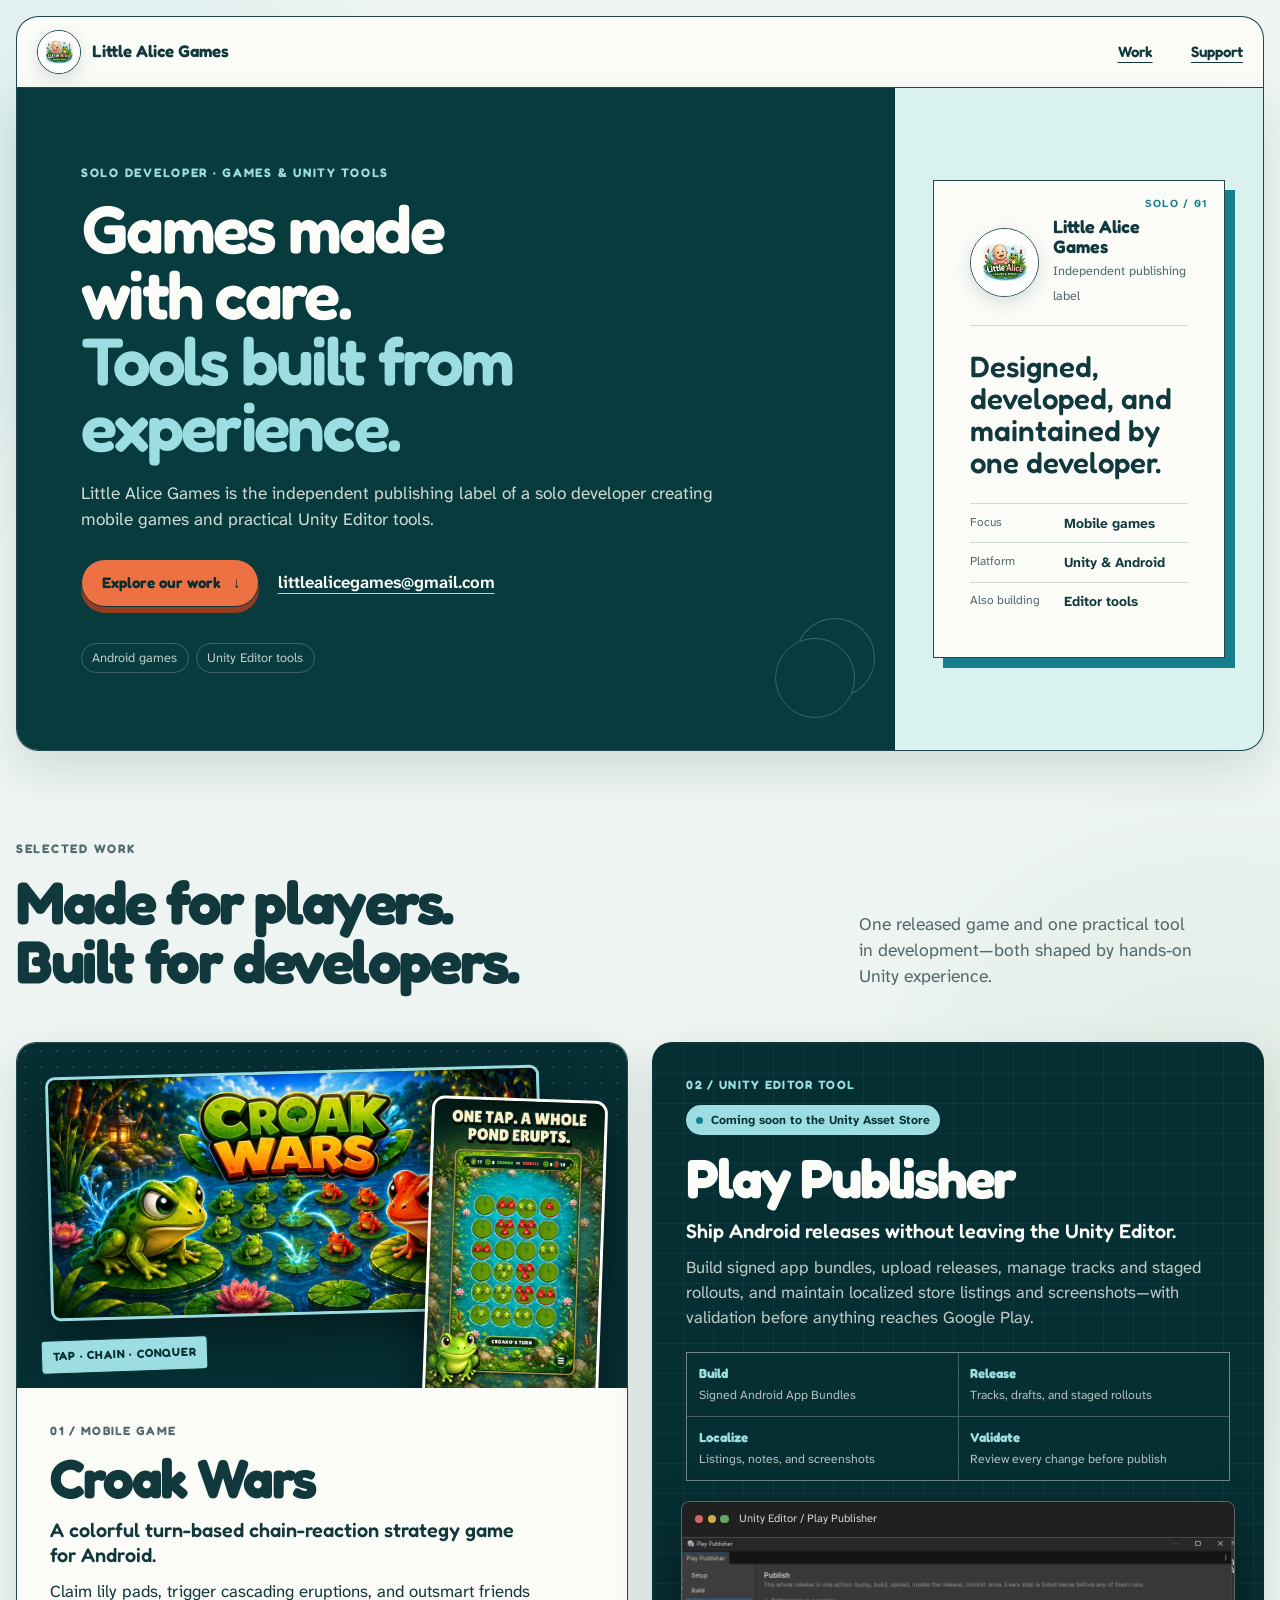
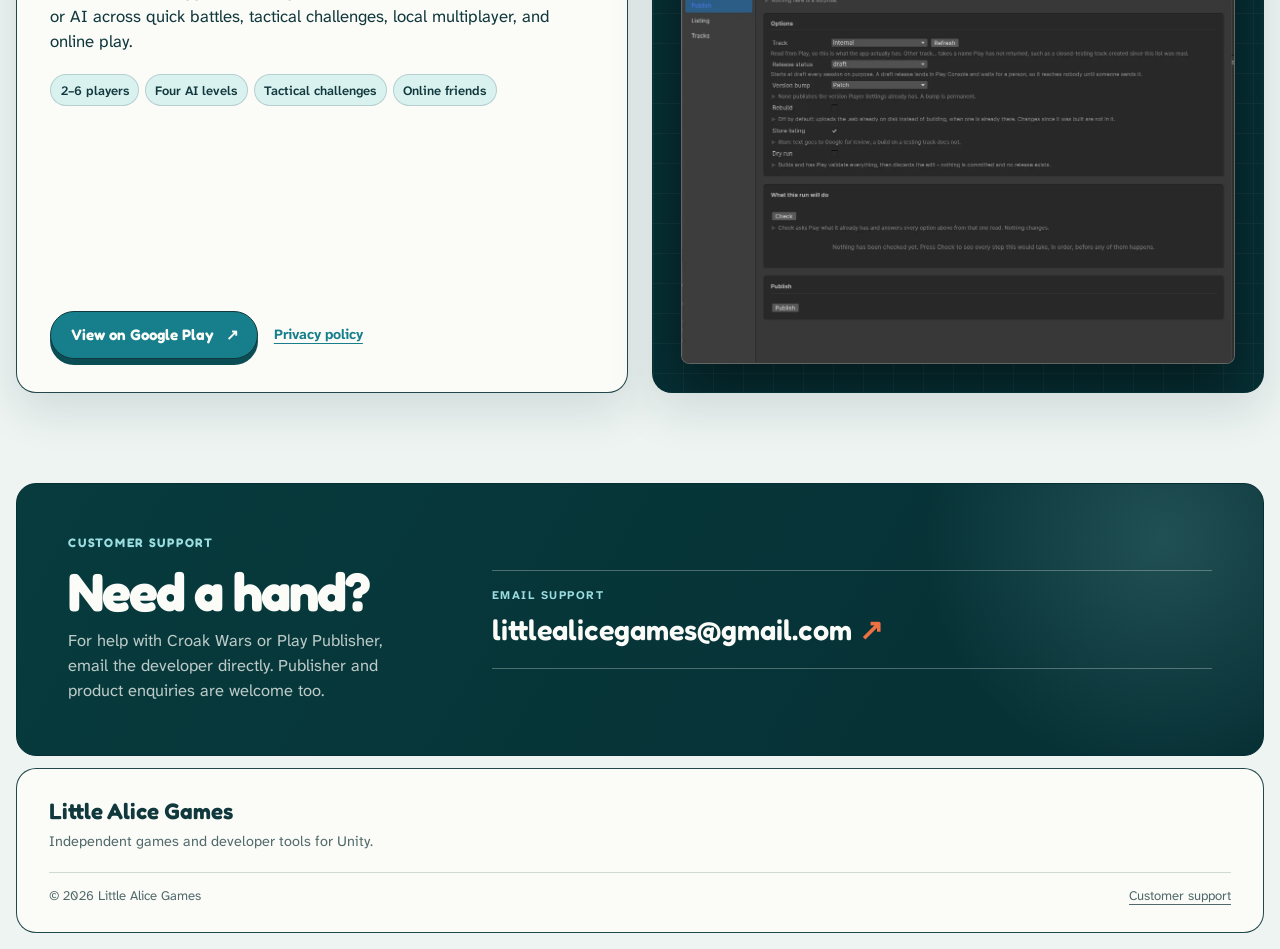
==== commit 6206f46c: "Add customer support section" ====
--- a/index.html
+++ b/index.html
@@ -68,7 +68,7 @@
     </a>
     <nav aria-label="Page sections">
       <a href="#work">Work</a>
-      <a href="#contact">Contact</a>
+      <a href="#support">Support</a>
     </nav>
   </header>
 
@@ -164,13 +164,13 @@
       </div>
     </section>
 
-    <section class="contact" id="contact" aria-labelledby="contact-title">
+    <section class="contact" id="support" aria-labelledby="support-title">
       <div class="contact-copy">
-        <p class="eyebrow">Contact</p>
-        <h2 id="contact-title">Let’s talk.</h2>
-        <p>Publisher, product, and support enquiries are always welcome.</p>
+        <p class="eyebrow">Customer support</p>
+        <h2 id="support-title">Need a hand?</h2>
+        <p>For help with Croak Wars or Play Publisher, email the developer directly. Publisher and product enquiries are welcome too.</p>
       </div>
-      <a class="contact-email" href="mailto:littlealicegames@gmail.com?subject=Little%20Alice%20Games%20inquiry"><span>Write to us</span>littlealicegames@gmail.com <b aria-hidden="true">↗</b></a>
+      <a class="contact-email" href="mailto:littlealicegames@gmail.com?subject=Little%20Alice%20Games%20support"><span>Email support</span>littlealicegames@gmail.com <b aria-hidden="true">↗</b></a>
     </section>
   </main>
 
@@ -179,6 +179,7 @@
     <p>Independent games and developer tools for Unity.</p>
     <div class="footer-meta">
       <span>© 2026 Little Alice Games</span>
+      <a href="#support">Customer support</a>
     </div>
   </footer>
 </body>
